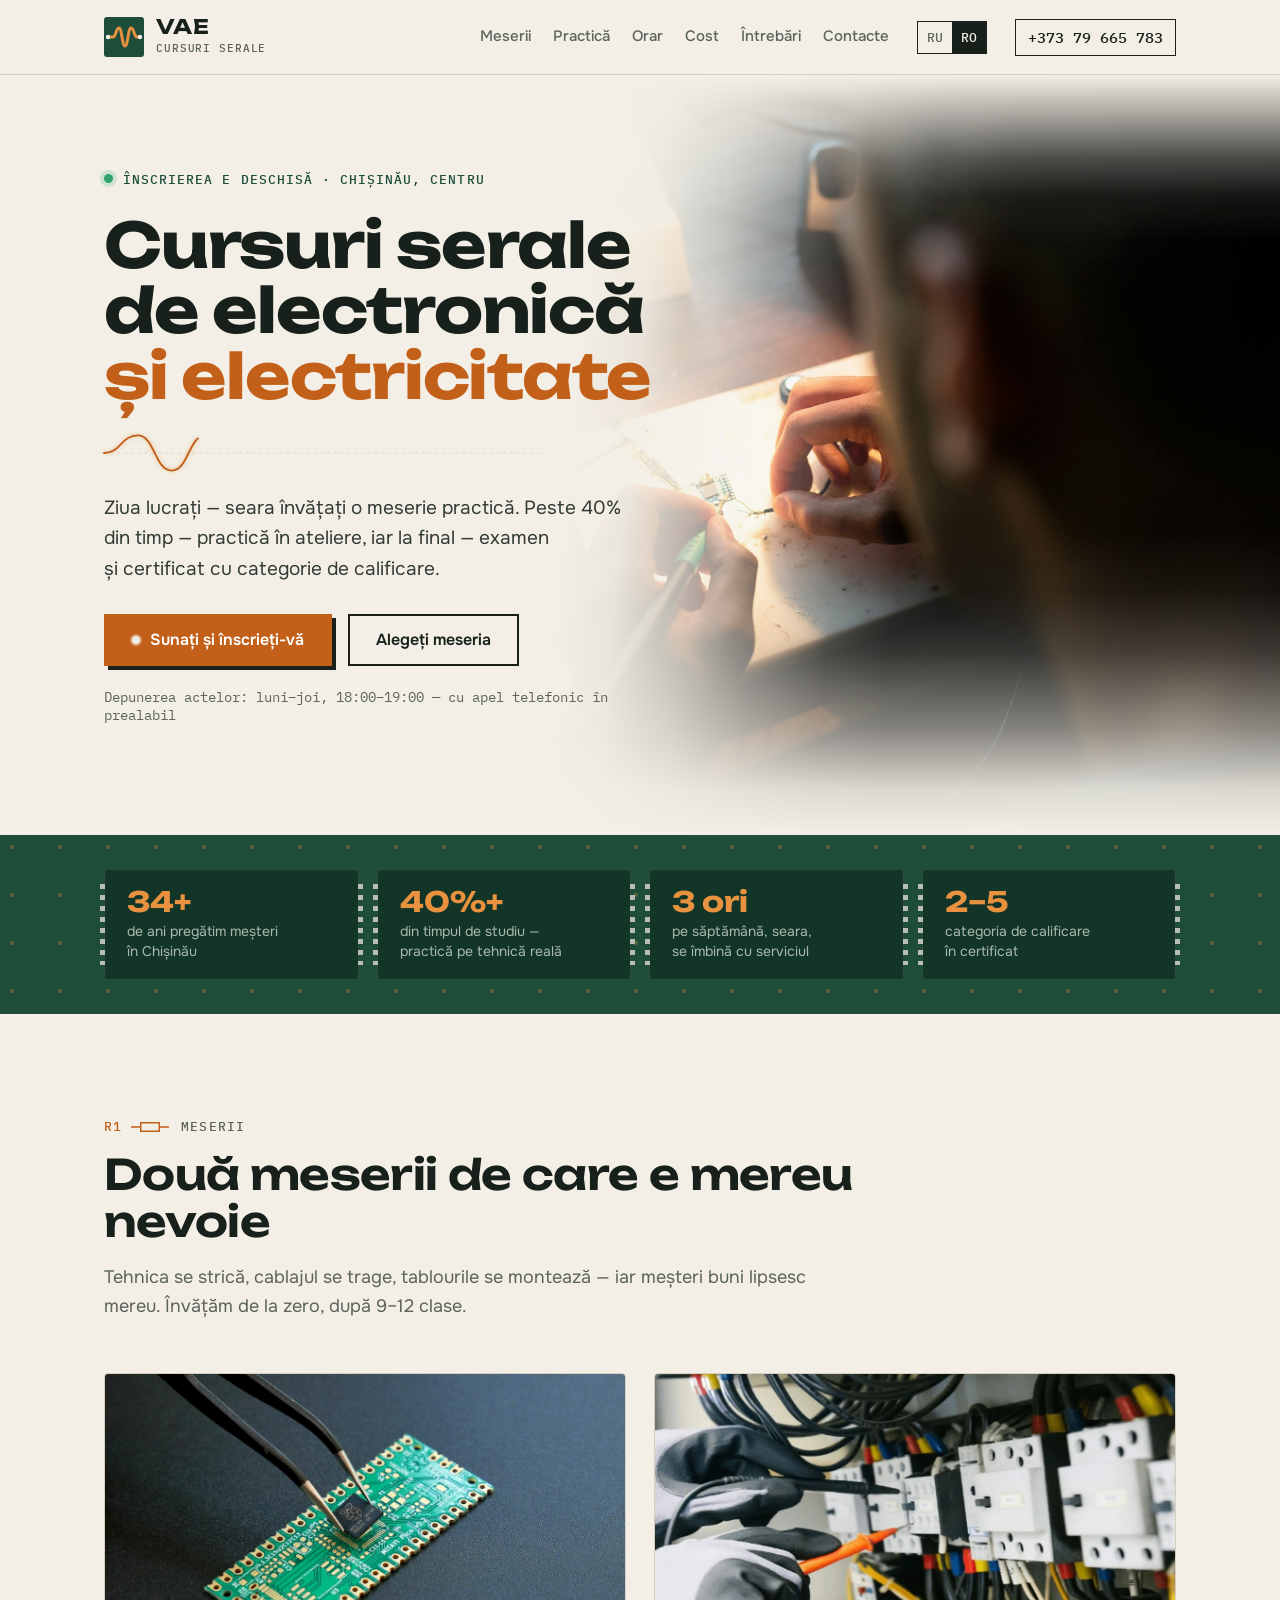
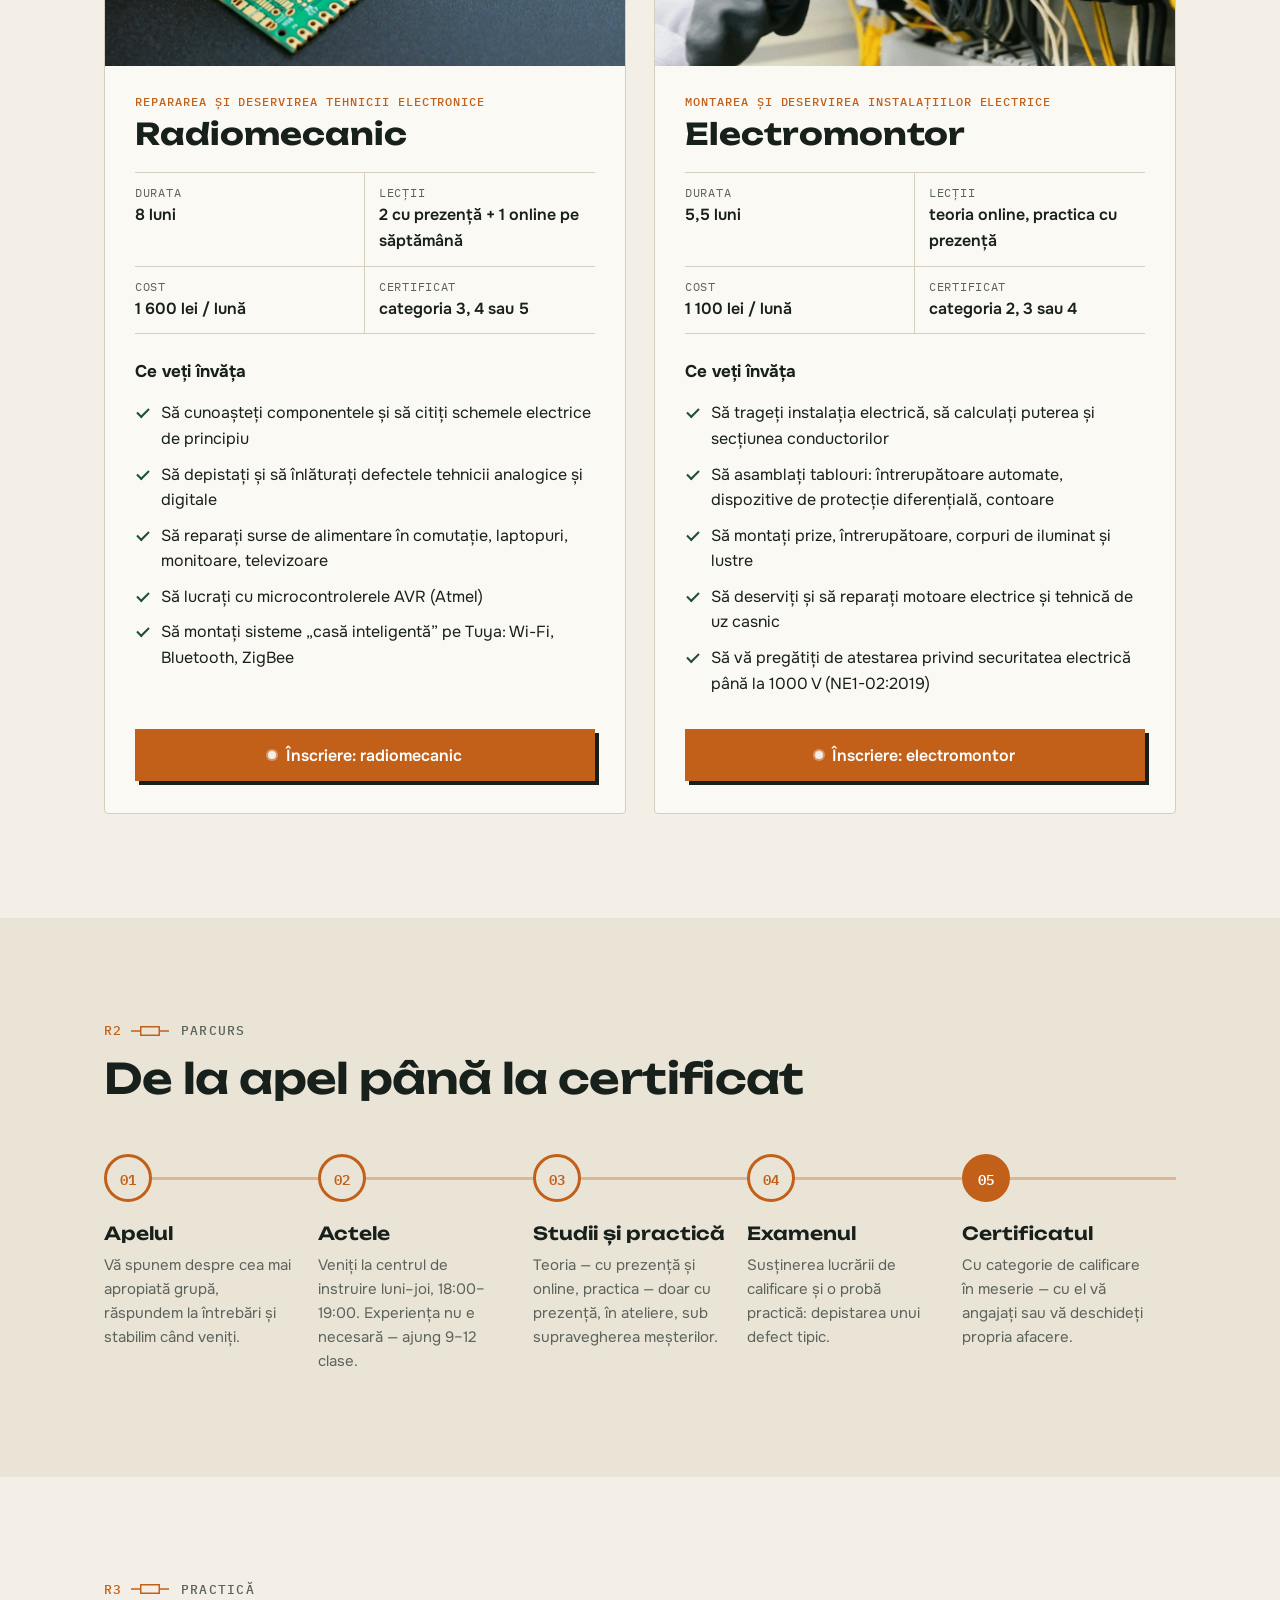
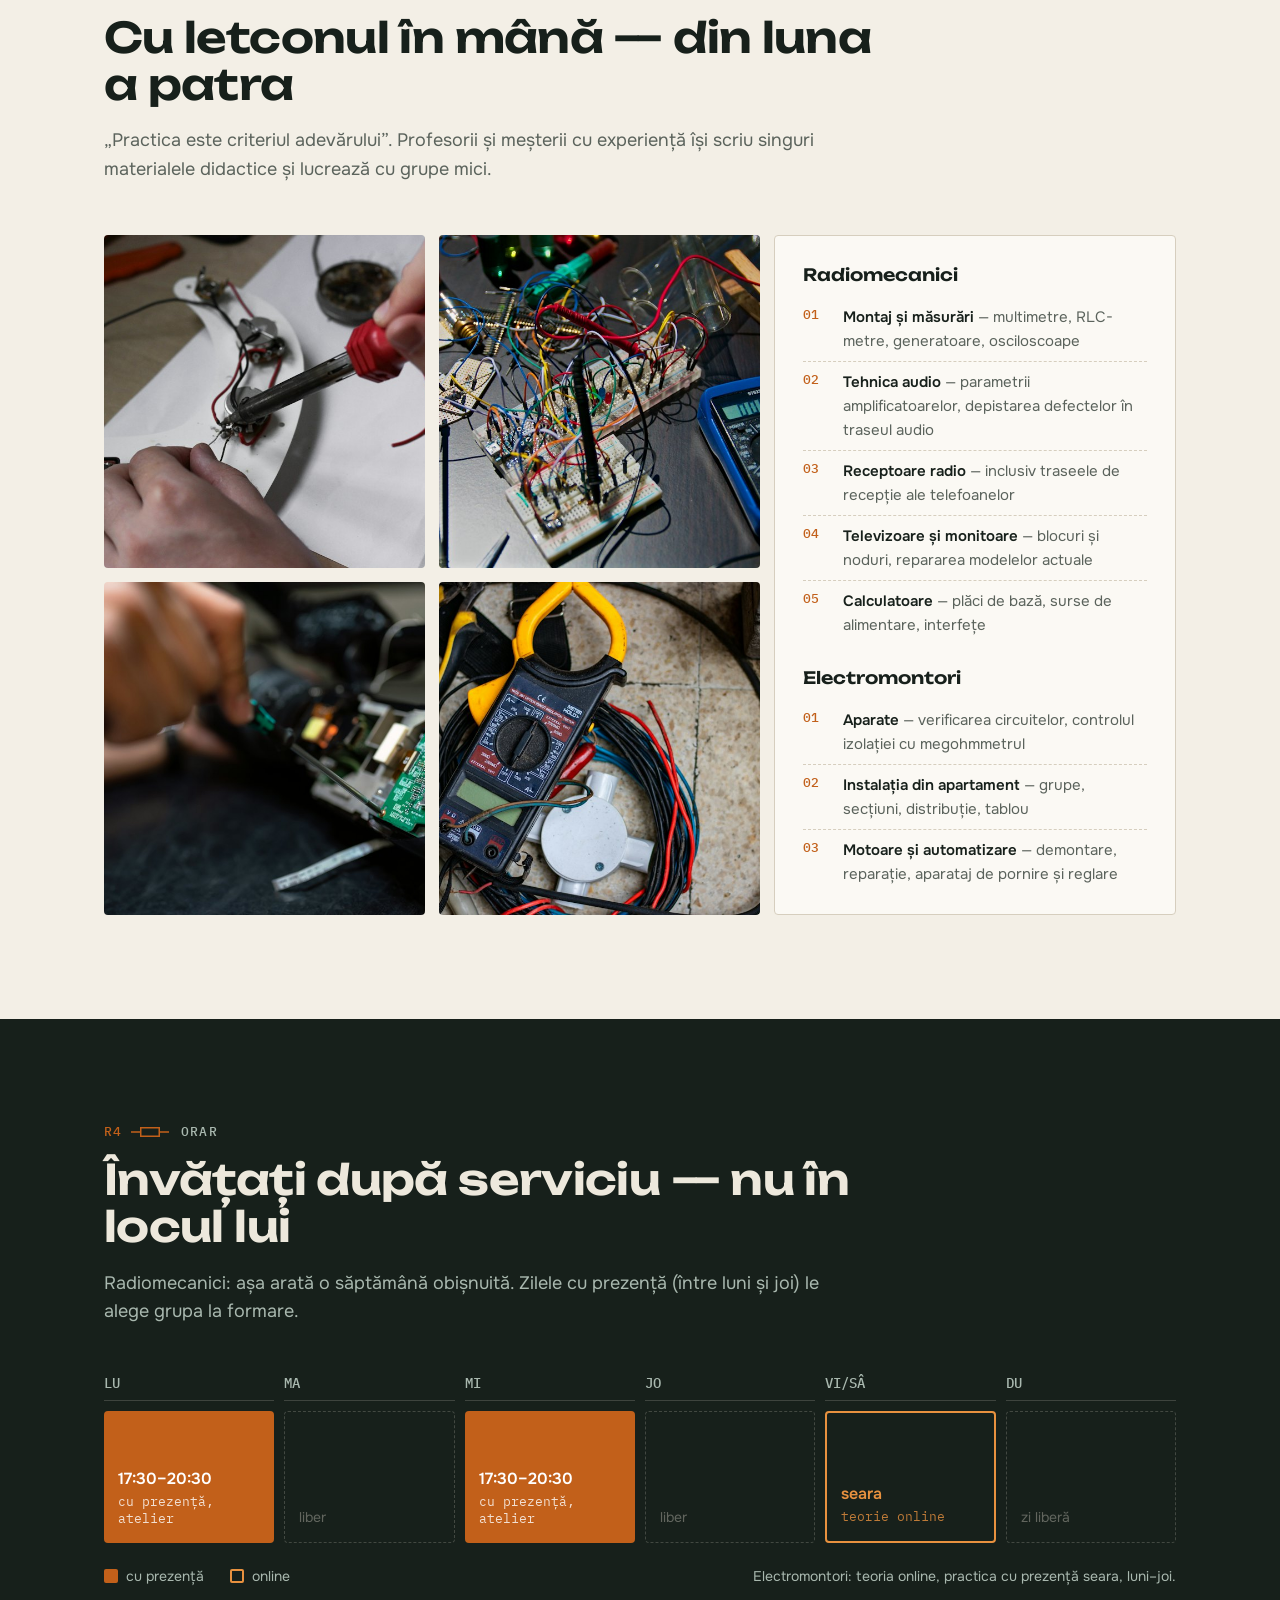
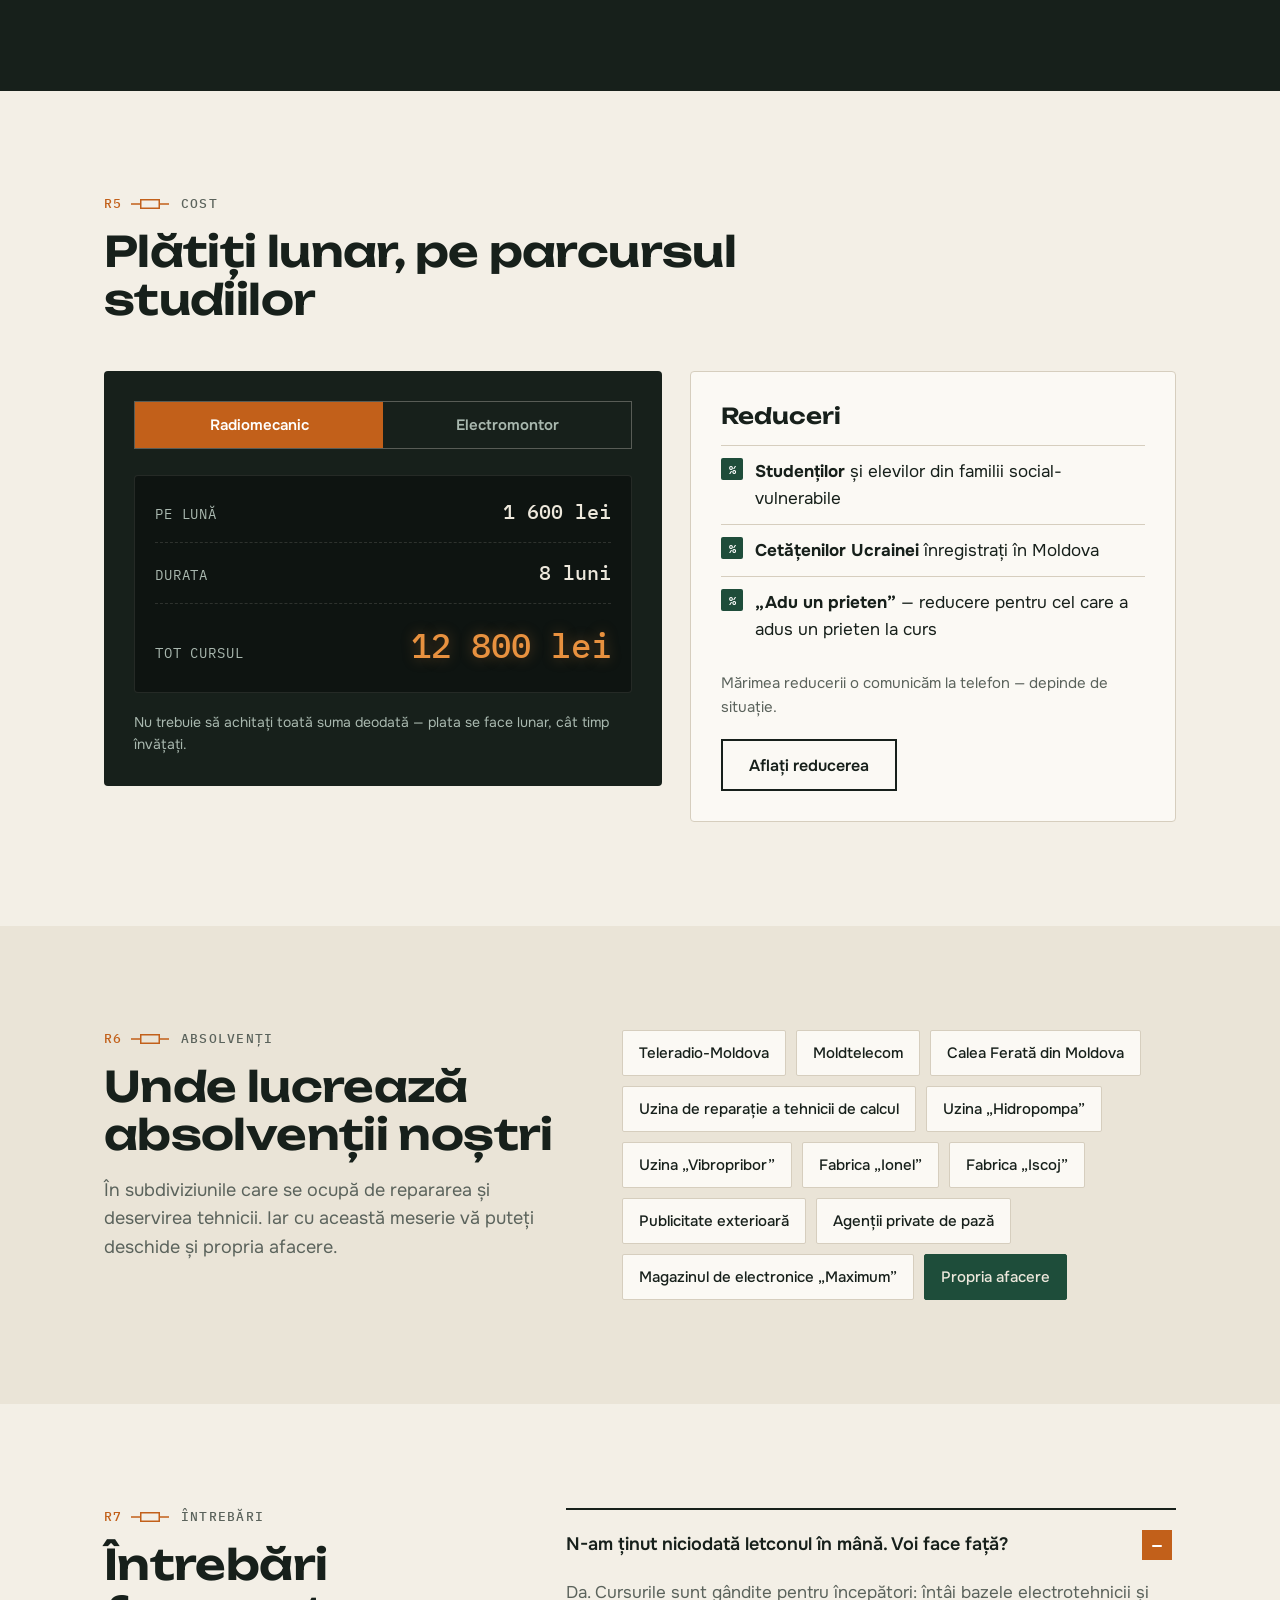
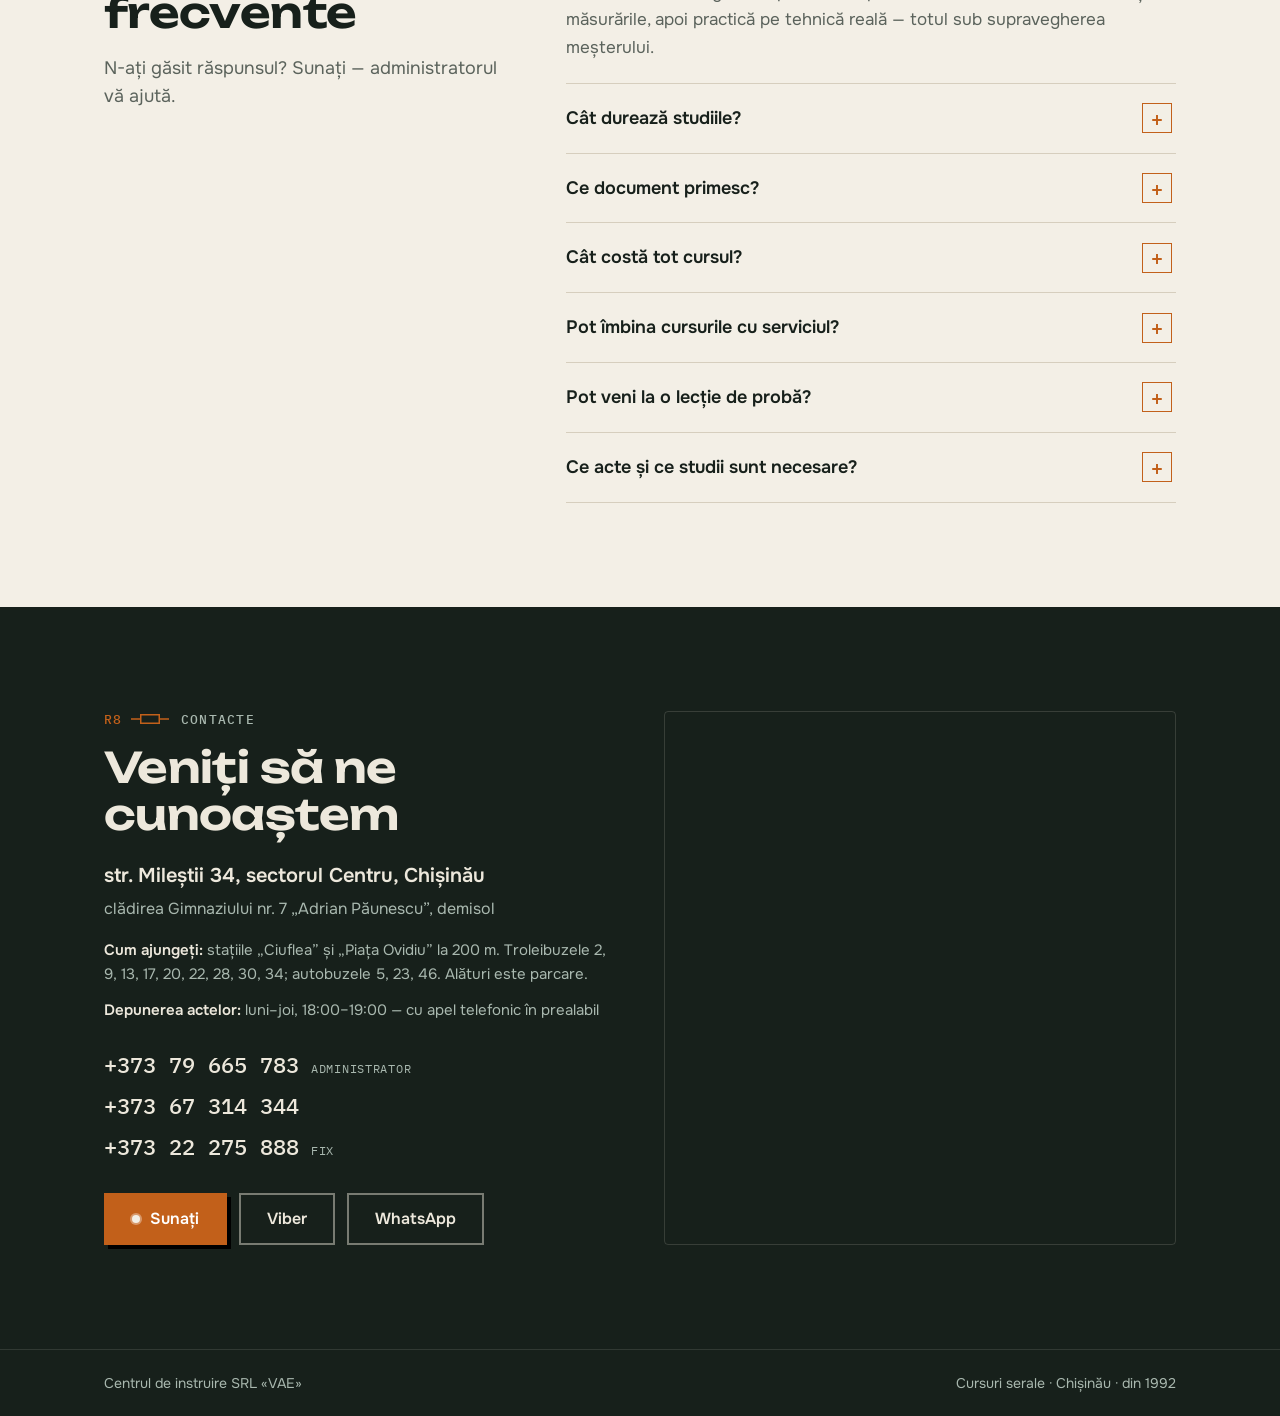
==== ro.html @ 00e2e62b "Add files via upload" ====
<!doctype html>
<html lang="ro">
<head>
  <meta charset="utf-8">
  <meta name="viewport" content="width=device-width, initial-scale=1">
  <title>Cursuri serale VAE — radiomecanic și electromontor în Chișinău</title>
  <meta name="description" content="Cursuri serale în Chișinău din 1992: repararea tehnicii electronice (8 luni) și electromontor (5,5 luni). Practică în ateliere, certificat cu categorie de calificare. Centru, str. Mileștii 34.">
  <meta property="og:title" content="Cursuri serale VAE — o meserie cu mâinile tale, seara, cu certificat">
  <meta property="og:description" content="Radiomecanic și electromontor. Înveți după serviciu, practică în ateliere, certificat cu categorie de calificare.">
  <meta property="og:type" content="website">
  <meta property="og:url" content="https://webonix-md.github.io/vae/ro.html">
  <meta property="og:image" content="https://webonix-md.github.io/vae/img/og/og-square-ro.jpg">
  <meta property="og:image:width" content="1200">
  <meta property="og:image:height" content="1200">
  <meta property="og:locale" content="ro_MD">
  <meta name="twitter:card" content="summary_large_image">
  <link rel="alternate" hreflang="ru" href="index.html">
  <link rel="alternate" hreflang="ro" href="ro.html">
  <link rel="icon" href="img/logo/vae-mark.svg" type="image/svg+xml">
  <link rel="preconnect" href="https://fonts.googleapis.com">
  <link rel="preconnect" href="https://fonts.gstatic.com" crossorigin>
  <link href="https://fonts.googleapis.com/css2?family=Onest:wght@400;500;600;700&family=Unbounded:wght@500;600;700&family=IBM+Plex+Mono:wght@400;500&display=swap" rel="stylesheet">
  <link rel="stylesheet" href="css/styles.css">
</head>
<body>

<!-- ============ ШАПКА ============ -->
<header class="top">
  <div class="wrap top__row">
    <a class="logo" href="#" aria-label="VAE — cursuri serale">
      <img src="img/logo/vae-mark.svg" alt="" width="40" height="40">
      <span class="logo__text"><b>VAE</b><small>cursuri serale</small></span>
    </a>
    <nav class="nav" id="nav">
      <a href="#courses">Meserii</a>
      <a href="#practice">Practică</a>
      <a href="#schedule">Orar</a>
      <a href="#price">Cost</a>
      <a href="#faq">Întrebări</a>
      <a href="#contacts">Contacte</a>
    </nav>
    <nav class="lang" aria-label="Limba"><a href="index.html" lang="ru">RU</a><a class="is-on" href="ro.html" aria-current="page">RO</a></nav>
    <a class="top__phone" data-phone="0" href="#"></a>
    <button class="burger" id="burger" aria-label="Meniu" aria-expanded="false" aria-controls="nav"><span></span></button>
  </div>
</header>

<main>

<!-- ============ HERO ============ -->
<section class="hero">
  <div class="hero__media" aria-hidden="true">
    <img src="img/photo/hero-bench.jpg" alt="">
    <div class="hero__mask"></div>
  </div>
  <div class="wrap hero__inner">
    <p class="tag"><span class="tag__dot"></span><span data-start-short>Înscrierea e deschisă</span> · Chișinău, Centru</p>
    <h1 class="hero__title">Cursuri serale<br>de electronică<br><em>și&nbsp;electricitate</em></h1>
    <svg class="scope" viewBox="0 0 520 60" preserveAspectRatio="none" aria-hidden="true">
      <path class="scope__grid" d="M0 30H520"/>
      <path class="scope__wave" d="M0 30 C 20 30 20 6 40 6 S 60 54 80 54 S 100 6 120 6 S 140 54 160 54 S 180 30 200 30 L 230 30 L 236 8 L 244 52 L 250 30 L 290 30 C 310 30 310 6 330 6 S 350 54 370 54 S 390 6 410 6 S 430 54 450 54 S 470 30 490 30 L 520 30"/>
    </svg>
    <p class="hero__lead">Ziua lucrați — seara învățați o meserie practică. Peste&nbsp;40% din timp — practică în ateliere, iar la final — examen și&nbsp;certificat cu&nbsp;categorie de calificare.</p>
    <div class="hero__cta">
      <a class="btn btn--main" data-phone="0" href="#">Sunați și înscrieți-vă</a>
      <a class="btn btn--line" href="#courses">Alegeți meseria</a>
    </div>
    <p class="hero__note">Depunerea actelor: <span data-intake></span></p>
  </div>
</section>

<!-- ============ ФАКТЫ (плата) ============ -->
<section class="board" aria-label="Pe scurt despre cursuri">
  <div class="wrap board__grid">
    <div class="chip"><b data-years>30+</b><span>de ani pregătim meșteri<br>în Chișinău</span></div>
    <div class="chip"><b>40%+</b><span>din timpul de studiu —<br>practică pe tehnică reală</span></div>
    <div class="chip"><b>3 ori</b><span>pe săptămână, seara,<br>se îmbină cu serviciul</span></div>
    <div class="chip"><b>2–5</b><span>categoria de calificare<br>în certificat</span></div>
  </div>
</section>

<!-- ============ R1 ПРОФЕССИИ ============ -->
<section class="sec" id="courses">
  <div class="wrap">
    <p class="ref"><i>R1</i> Meserii</p>
    <h2 class="h2">Două meserii de care e mereu nevoie</h2>
    <p class="sec__lead">Tehnica se strică, cablajul se trage, tablourile se montează — iar meșteri buni lipsesc mereu. Învățăm de la zero, după 9–12 clase.</p>

    <div class="courses">
      <!-- радиомеханик -->
      <article class="course" id="radio">
        <div class="course__photo"><img src="img/photo/course-radio.jpg" alt="Montarea unui cip pe o placă de circuit cu penseta" loading="lazy"></div>
        <div class="course__body">
          <p class="course__kicker">Repararea și deservirea tehnicii electronice</p>
          <h3 class="course__title">Radiomecanic</h3>
          <dl class="spec">
            <div><dt>Durata</dt><dd><span data-months="radio"></span> luni</dd></div>
            <div><dt>Lecții</dt><dd>2 cu prezență + 1 online pe săptămână</dd></div>
            <div><dt>Cost</dt><dd><span data-ppm="radio"></span> lei / lună</dd></div>
            <div><dt>Certificat</dt><dd>categoria 3, 4 sau 5</dd></div>
          </dl>
          <p class="course__sub">Ce veți învăța</p>
          <ul class="ticks">
            <li>Să cunoașteți componentele și să citiți schemele electrice de principiu</li>
            <li>Să depistați și să înlăturați defectele tehnicii analogice și digitale</li>
            <li>Să reparați surse de alimentare în comutație, laptopuri, monitoare, televizoare</li>
            <li>Să lucrați cu microcontrolerele AVR (Atmel)</li>
            <li>Să montați sisteme „casă inteligentă” pe Tuya: Wi-Fi, Bluetooth, ZigBee</li>
          </ul>
          <a class="btn btn--main btn--wide" data-phone="0" href="#">Înscriere: radiomecanic</a>
        </div>
      </article>

      <!-- электромонтёр -->
      <article class="course" id="electro">
        <div class="course__photo"><img src="img/photo/course-electro.jpg" alt="Verificarea tabloului electric cu testerul" loading="lazy"></div>
        <div class="course__body">
          <p class="course__kicker">Montarea și deservirea instalațiilor electrice</p>
          <h3 class="course__title">Electromontor</h3>
          <dl class="spec">
            <div><dt>Durata</dt><dd><span data-months="electro"></span> luni</dd></div>
            <div><dt>Lecții</dt><dd>teoria online, practica cu prezență</dd></div>
            <div><dt>Cost</dt><dd><span data-ppm="electro"></span> lei / lună</dd></div>
            <div><dt>Certificat</dt><dd>categoria 2, 3 sau 4</dd></div>
          </dl>
          <p class="course__sub">Ce veți învăța</p>
          <ul class="ticks">
            <li>Să trageți instalația electrică, să calculați puterea și secțiunea conductorilor</li>
            <li>Să asamblați tablouri: întrerupătoare automate, dispozitive de protecție diferențială, contoare</li>
            <li>Să montați prize, întrerupătoare, corpuri de iluminat și lustre</li>
            <li>Să deserviți și să reparați motoare electrice și tehnică de uz casnic</li>
            <li>Să vă pregătiți de atestarea privind securitatea electrică până la 1000 V (NE1-02:2019)</li>
          </ul>
          <a class="btn btn--main btn--wide" data-phone="0" href="#">Înscriere: electromontor</a>
        </div>
      </article>
    </div>
  </div>
</section>

<!-- ============ R2 КАК ПРОХОДИТ ============ -->
<section class="sec sec--tint" id="how">
  <div class="wrap">
    <p class="ref"><i>R2</i> Parcurs</p>
    <h2 class="h2">De la apel până la certificat</h2>
    <ol class="path">
      <li class="path__step">
        <span class="path__n">01</span>
        <h3>Apelul</h3>
        <p>Vă spunem despre cea mai apropiată grupă, răspundem la întrebări și stabilim când veniți.</p>
      </li>
      <li class="path__step">
        <span class="path__n">02</span>
        <h3>Actele</h3>
        <p>Veniți la centrul de instruire <span data-intake-short></span>. Experiența nu e necesară — ajung 9–12 clase.</p>
      </li>
      <li class="path__step">
        <span class="path__n">03</span>
        <h3>Studii și practică</h3>
        <p>Teoria — cu prezență și online, practica — doar cu prezență, în ateliere, sub supravegherea meșterilor.</p>
      </li>
      <li class="path__step">
        <span class="path__n">04</span>
        <h3>Examenul</h3>
        <p>Susținerea lucrării de calificare și o probă practică: depistarea unui defect tipic.</p>
      </li>
      <li class="path__step path__step--end">
        <span class="path__n">05</span>
        <h3>Certificatul</h3>
        <p>Cu categorie de calificare în meserie — cu el vă angajați sau vă deschideți propria afacere.</p>
      </li>
    </ol>
  </div>
</section>

<!-- ============ R3 ПРАКТИКА ============ -->
<section class="sec" id="practice">
  <div class="wrap">
    <p class="ref"><i>R3</i> Practică</p>
    <h2 class="h2">Cu letconul în mână — din&nbsp;luna a&nbsp;patra</h2>
    <p class="sec__lead">„Practica este criteriul adevărului”. Profesorii și meșterii cu experiență își scriu singuri materialele didactice și lucrează cu grupe mici.</p>

    <div class="practice">
      <figure class="shot shot--a"><img src="img/photo/practice-solder.jpg" alt="Lipirea firelor" loading="lazy"></figure>
      <figure class="shot shot--b"><img src="img/photo/practice-lab.jpg" alt="Placă de test și multimetru" loading="lazy"></figure>
      <figure class="shot shot--c"><img src="img/photo/practice-board.jpg" alt="Diagnosticarea unei plăci de circuit" loading="lazy"></figure>
      <figure class="shot shot--d"><img src="img/photo/practice-meter.jpg" alt="Clește ampermetric și conductori" loading="lazy"></figure>

      <div class="practice__list">
        <h3 class="practice__h">Radiomecanici</h3>
        <ol class="steps">
          <li><b>Montaj și măsurări</b> — multimetre, RLC-metre, generatoare, osciloscoape</li>
          <li><b>Tehnica audio</b> — parametrii amplificatoarelor, depistarea defectelor în traseul audio</li>
          <li><b>Receptoare radio</b> — inclusiv traseele de recepție ale telefoanelor</li>
          <li><b>Televizoare și monitoare</b> — blocuri și noduri, repararea modelelor actuale</li>
          <li><b>Calculatoare</b> — plăci de bază, surse de alimentare, interfețe</li>
        </ol>
        <h3 class="practice__h">Electromontori</h3>
        <ol class="steps">
          <li><b>Aparate</b> — verificarea circuitelor, controlul izolației cu megohmmetrul</li>
          <li><b>Instalația din apartament</b> — grupe, secțiuni, distribuție, tablou</li>
          <li><b>Motoare și automatizare</b> — demontare, reparație, aparataj de pornire și reglare</li>
        </ol>
      </div>
    </div>
  </div>
</section>

<!-- ============ R4 РАСПИСАНИЕ ============ -->
<section class="sec sec--dark" id="schedule">
  <div class="wrap">
    <p class="ref ref--light"><i>R4</i> Orar</p>
    <h2 class="h2">Învățați după serviciu — nu în locul lui</h2>
    <p class="sec__lead">Radiomecanici: așa arată o săptămână obișnuită. Zilele cu prezență (între luni și joi) le alege grupa la formare.</p>

    <div class="week" role="table" aria-label="Săptămâna radiomecanicului">
      <div class="week__day" role="row"><span class="week__d" role="cell">Lu</span><span class="slot slot--live" role="cell">17:30–20:30<small>cu prezență, atelier</small></span></div>
      <div class="week__day" role="row"><span class="week__d" role="cell">Ma</span><span class="slot slot--off" role="cell">liber</span></div>
      <div class="week__day" role="row"><span class="week__d" role="cell">Mi</span><span class="slot slot--live" role="cell">17:30–20:30<small>cu prezență, atelier</small></span></div>
      <div class="week__day" role="row"><span class="week__d" role="cell">Jo</span><span class="slot slot--off" role="cell">liber</span></div>
      <div class="week__day" role="row"><span class="week__d" role="cell">Vi/Sâ</span><span class="slot slot--online" role="cell">seara<small>teorie online</small></span></div>
      <div class="week__day" role="row"><span class="week__d" role="cell">Du</span><span class="slot slot--off" role="cell">zi liberă</span></div>
    </div>
    <p class="week__legend">
      <span><i class="lg lg--live"></i>cu prezență</span>
      <span><i class="lg lg--online"></i>online</span>
      <span class="week__el">Electromontori: teoria online, practica cu prezență seara, luni–joi.</span>
    </p>
  </div>
</section>

<!-- ============ R5 СТОИМОСТЬ ============ -->
<section class="sec" id="price">
  <div class="wrap">
    <p class="ref"><i>R5</i> Cost</p>
    <h2 class="h2">Plătiți lunar, pe&nbsp;parcursul studiilor</h2>

    <div class="price">
      <div class="calc">
        <div class="calc__switch" role="tablist" aria-label="Meseria">
          <button class="calc__opt is-on" role="tab" aria-selected="true" data-course="radio">Radiomecanic</button>
          <button class="calc__opt" role="tab" aria-selected="false" data-course="electro">Electromontor</button>
        </div>
        <div class="calc__readout">
          <div class="calc__row"><span>Pe lună</span><b><output id="calcPpm"></output> lei</b></div>
          <div class="calc__row"><span>Durata</span><b><output id="calcMonths"></output> luni</b></div>
          <div class="calc__row calc__row--total"><span>Tot cursul</span><b><output id="calcTotal"></output> lei</b></div>
        </div>
        <p class="calc__note">Nu trebuie să achitați toată suma deodată — plata se face lunar, cât timp învățați.</p>
      </div>

      <div class="discounts">
        <h3 class="discounts__h">Reduceri</h3>
        <ul class="discounts__list">
          <li><b>Studenților</b> și elevilor din familii social-vulnerabile</li>
          <li><b>Cetățenilor Ucrainei</b> înregistrați în Moldova</li>
          <li><b>„Adu un prieten”</b> — reducere pentru cel care a adus un prieten la curs</li>
        </ul>
        <p class="discounts__foot">Mărimea reducerii o comunicăm la telefon — depinde de situație.</p>
        <a class="btn btn--line" data-phone="0" href="#">Aflați reducerea</a>
      </div>
    </div>
  </div>
</section>

<!-- ============ R6 ВЫПУСКНИКИ ============ -->
<section class="sec sec--tint" id="grads">
  <div class="wrap grads">
    <div>
      <p class="ref"><i>R6</i> Absolvenți</p>
      <h2 class="h2">Unde lucrează absolvenții noștri</h2>
      <p class="sec__lead">În subdiviziunile care se ocupă de repararea și deservirea tehnicii. Iar cu această meserie vă puteți deschide și propria afacere.</p>
    </div>
    <ul class="grads__list">
      <li>Teleradio-Moldova</li>
      <li>Moldtelecom</li>
      <li>Calea Ferată din Moldova</li>
      <li>Uzina de reparație a tehnicii de calcul</li>
      <li>Uzina „Hidropompa”</li>
      <li>Uzina „Vibropribor”</li>
      <li>Fabrica „Ionel”</li>
      <li>Fabrica „Iscoj”</li>
      <li>Publicitate exterioară</li>
      <li>Agenții private de pază</li>
      <li>Magazinul de electronice „Maximum”</li>
      <li class="grads__own">Propria afacere</li>
    </ul>
  </div>
</section>

<!-- ============ R7 FAQ ============ -->
<section class="sec" id="faq">
  <div class="wrap faq">
    <div>
      <p class="ref"><i>R7</i> Întrebări</p>
      <h2 class="h2">Întrebări frecvente</h2>
      <p class="sec__lead">N-ați găsit răspunsul? Sunați — administratorul vă ajută.</p>
    </div>
    <div class="faq__list">
      <details class="qa" open>
        <summary>N-am ținut niciodată letconul în mână. Voi face față?</summary>
        <p>Da. Cursurile sunt gândite pentru începători: întâi bazele electrotehnicii și măsurările, apoi practică pe tehnică reală — totul sub supravegherea meșterului.</p>
      </details>
      <details class="qa">
        <summary>Cât durează studiile?</summary>
        <p>Radiomecanic — <span data-months="radio"></span> luni, electromontor — <span data-months="electro"></span> luni. Trei lecții pe săptămână, seara.</p>
      </details>
      <details class="qa">
        <summary>Ce document primesc?</summary>
        <p>După examenul final de calificare — un certificat cu categorie de calificare: radiomecanicul — 3, 4 sau 5, electromontorul — 2, 3 sau 4.</p>
      </details>
      <details class="qa">
        <summary>Cât costă tot cursul?</summary>
        <p>Radiomecanic — <span data-total="radio"></span> lei (<span data-ppm="radio"></span> pe lună), electromontor — <span data-total="electro"></span> lei (<span data-ppm="electro"></span> pe lună). Plata e lunară, există reduceri.</p>
      </details>
      <details class="qa">
        <summary>Pot îmbina cursurile cu serviciul?</summary>
        <p>Pentru asta au și fost create: lecțiile cu prezență încep la 17:30, iar o parte din teorie se face online vineri sau sâmbătă.</p>
      </details>
      <details class="qa">
        <summary>Pot veni la o lecție de probă?</summary>
        <p>Sunați — ne înțelegem ca să vedeți atelierele și să cunoașteți profesorii înainte de începerea studiilor.</p>
      </details>
      <details class="qa">
        <summary>Ce acte și ce studii sunt necesare?</summary>
        <p>Instruirea se face în baza a 9–12 clase și mai mult. Lista actelor v-o spune administratorul la telefon.</p>
      </details>
    </div>
  </div>
</section>

<!-- ============ R8 КОНТАКТЫ ============ -->
<section class="sec sec--dark contacts" id="contacts">
  <div class="wrap contacts__grid">
    <div>
      <p class="ref ref--light"><i>R8</i> Contacte</p>
      <h2 class="h2">Veniți să ne cunoaștem</h2>
      <p class="contacts__addr"><b data-address></b><br><span data-address-note></span></p>
      <p class="contacts__how"><b>Cum ajungeți:</b> stațiile „Ciuflea” și „Piața Ovidiu” la 200 m. Troleibuzele 2, 9, 13, 17, 20, 22, 28, 30, 34; autobuzele 5, 23, 46. Alături este parcare.</p>
      <p class="contacts__how"><b>Depunerea actelor:</b> <span data-intake></span></p>
      <ul class="phones" id="phones"></ul>
      <div class="msgs">
        <a class="btn btn--main" data-phone="0" href="#">Sunați</a>
        <a class="btn btn--ghost" data-viber href="#">Viber</a>
        <a class="btn btn--ghost" data-whatsapp href="#">WhatsApp</a>
      </div>
    </div>
    <div class="map">
      <iframe id="map" title="Harta: centrul de instruire VAE" loading="lazy" referrerpolicy="no-referrer-when-downgrade"></iframe>
    </div>
  </div>
</section>

</main>

<footer class="foot">
  <div class="wrap foot__row">
    <span data-brand-full></span>
    <span>Cursuri serale · Chișinău · din <span data-since></span></span>
  </div>
</footer>

<!-- нижняя кнопка на телефоне -->
<a class="callbar" data-phone="0" href="#">Sunați la cursuri</a>

<script src="js/site-data.js"></script>
<script src="js/main.js"></script>
</body>
</html>
---- css/styles.css ----
/* ============================================================
   VAE — вечерние курсы. Стиль «мастерская / схема»:
   тёплая бумага, зелёный текстолит, медь (свет лампы).
   Кнопки — прямые углы, карточки — 4px, контейнер 1120px.
   ============================================================ */
:root {
  --paper: #F3EFE6;
  --paper-2: #EAE4D7;
  --card: #FBF9F4;
  --ink: #17201B;
  --muted: #5B635C;
  --line: #D6CEBE;
  --copper: #C2601A;
  --copper-hi: #E8913F;
  --green: #1E4D3A;
  --green-deep: #133528;
  --on-dark: #EDE8DC;
  --on-dark-muted: #A9B8AF;

  --wrap: 1120px;
  --r: 4px;
  --f-head: "Unbounded", "Arial Black", sans-serif;
  --f-body: "Onest", system-ui, sans-serif;
  --f-mono: "IBM Plex Mono", ui-monospace, monospace;
}

*, *::before, *::after { box-sizing: border-box; }
html { scroll-behavior: smooth; scroll-padding-top: 16px; }
body {
  margin: 0;
  background: var(--paper);
  color: var(--ink);
  font: 400 17px/1.6 var(--f-body);
  -webkit-font-smoothing: antialiased;
}
img { display: block; max-width: 100%; }
a { color: inherit; }
h1, h2, h3 { margin: 0; }
.wrap { max-width: var(--wrap); margin: 0 auto; padding: 0 24px; }

/* ---------- кнопки: прямые углы, «медный» контакт ---------- */
.btn {
  display: inline-flex; align-items: center; justify-content: center; gap: .6em;
  min-height: 52px; padding: 0 26px;
  font: 600 16px/1.2 var(--f-body);
  text-decoration: none; text-align: center;
  border: 2px solid transparent; border-radius: 0;
  cursor: pointer;
  transition: background .2s, color .2s, border-color .2s, box-shadow .2s;
}
.btn--main {
  background: var(--copper); color: #fff;
  box-shadow: 4px 4px 0 var(--ink);
}
.btn--main:hover { background: #A94F12; box-shadow: 2px 2px 0 var(--ink); }
.btn--main::before {            /* «контактная площадка» */
  content: ""; width: 8px; height: 8px; border-radius: 50%;
  background: var(--paper); box-shadow: 0 0 0 2px rgba(255,255,255,.35);
}
.btn--line { border-color: var(--ink); color: var(--ink); background: transparent; }
.btn--line:hover { background: var(--ink); color: var(--paper); }
.btn--ghost { border-color: rgba(237,232,220,.45); color: var(--on-dark); }
.btn--ghost:hover { border-color: var(--copper-hi); color: var(--copper-hi); }
.btn--wide { width: 100%; }

/* ---------- шапка ---------- */
.top { border-bottom: 1px solid var(--line); background: var(--paper); position: relative; z-index: 20; }
.top__row { display: flex; align-items: center; gap: 28px; height: 74px; }
.logo { display: flex; align-items: center; gap: 12px; text-decoration: none; }
.logo__text { display: flex; flex-direction: column; line-height: 1; }
.logo__text b { font: 700 20px/1 var(--f-head); letter-spacing: .04em; }
.logo__text small { font: 500 11px/1.4 var(--f-mono); color: var(--muted); text-transform: uppercase; letter-spacing: .08em; margin-top: 4px; }
.nav { display: flex; gap: 22px; margin-left: auto; }
.nav a { font-size: 15px; font-weight: 500; text-decoration: none; color: var(--muted); padding: 6px 0; border-bottom: 2px solid transparent; }
.nav a:hover { color: var(--ink); border-color: var(--copper); }
.top__phone { font: 500 15px var(--f-mono); text-decoration: none; white-space: nowrap; padding: 8px 12px; border: 1.5px solid var(--ink); }
.top__phone:hover { background: var(--ink); color: var(--paper); }
.burger { display: none; }
.lang { display: flex; border: 1.5px solid var(--ink); }
.lang a { font: 500 13px/1 var(--f-mono); padding: 9px 9px; text-decoration: none; color: var(--muted); }
.lang a.is-on { background: var(--ink); color: var(--paper); }
.lang a:not(.is-on):hover { color: var(--copper); }

/* ---------- hero: фото растворяется в бумагу ---------- */
.hero { position: relative; overflow: hidden; min-height: min(760px, calc(100vh - 74px)); display: flex; align-items: center; }
.hero__media { position: absolute; inset: 0 0 0 38%; }
.hero__media img { width: 100%; height: 100%; object-fit: cover; object-position: 60% 50%; }
.hero__mask {
  position: absolute; inset: 0; pointer-events: none;
  background:
    linear-gradient(96deg, #F3EFE6 0%, #F3EFE6 14%, rgba(243,239,230,.94) 21%,
      rgba(243,239,230,.72) 29%, rgba(243,239,230,.36) 38%,
      rgba(243,239,230,.1) 46%, rgba(243,239,230,0) 53%),
    linear-gradient(90deg, #F3EFE6 0, #F3EFE6 3%, rgba(243,239,230,0) 12%),
    linear-gradient(#F3EFE6, rgba(243,239,230,.7) 5%, rgba(243,239,230,.3) 11%,
      rgba(243,239,230,.08) 16%, rgba(243,239,230,0) 22%),
    linear-gradient(to top, #F3EFE6, rgba(243,239,230,.9) 6%, rgba(243,239,230,.55) 14%,
      rgba(243,239,230,.22) 24%, rgba(243,239,230,.06) 32%, rgba(243,239,230,0) 40%);
}
.hero__inner { position: relative; width: 100%; padding-top: 56px; padding-bottom: 72px; }
.hero__inner > * { max-width: 540px; }
.hero__inner > .hero__title { max-width: 700px; }
.tag {
  display: block; margin: 0 0 22px;
  font: 500 13px/1.5 var(--f-mono); text-transform: uppercase; letter-spacing: .08em; color: var(--green);
}
.tag__dot { display: inline-block; margin-right: 10px; vertical-align: 1px; width: 9px; height: 9px; border-radius: 50%; background: #2FA36B; box-shadow: 0 0 0 4px rgba(47,163,107,.18); animation: led 2.4s infinite; }
@keyframes led { 50% { box-shadow: 0 0 0 7px rgba(47,163,107,.06); } }
.hero__title { font: 700 clamp(34px, 5vw, 62px)/1.06 var(--f-head); letter-spacing: -.02em; }
.hero__title em { font-style: normal; color: var(--copper); }
.scope { display: block; width: 100%; max-width: 440px; height: 44px; margin: 22px 0 18px; overflow: visible; }
.scope__grid { stroke: var(--line); stroke-width: 1; stroke-dasharray: 3 5; fill: none; }
.scope__wave {
  fill: none; stroke: var(--copper); stroke-width: 2.4; stroke-linecap: round; stroke-linejoin: round;
  stroke-dasharray: 170 1200; animation: sweep 3.2s linear infinite;
  filter: drop-shadow(0 0 3px rgba(232,145,63,.55));
}
@keyframes sweep { from { stroke-dashoffset: 170; } to { stroke-dashoffset: -1030; } }
.hero__lead { font-size: 19px; color: #333C36; margin: 0 0 30px; }
.hero__cta { display: flex; flex-wrap: wrap; gap: 16px; }
.hero__note { font: 400 14px var(--f-mono); color: var(--muted); margin: 22px 0 0; }

/* ---------- полоса-плата с фактами ---------- */
.board {
  background-color: var(--green);
  background-image:
    radial-gradient(circle at 12px 12px, rgba(232,145,63,.28) 2px, transparent 2.6px);
  background-size: 48px 48px;
  color: var(--on-dark);
  padding: 34px 0;
}
.board__grid { display: grid; grid-template-columns: repeat(4, 1fr); gap: 18px; }
.chip {
  position: relative; display: flex; flex-direction: column; gap: 6px;
  padding: 18px 20px 18px 22px;
  background: var(--green-deep); border: 1px solid rgba(237,232,220,.12); border-radius: var(--r);
}
.chip::before, .chip::after {          /* «ножки» микросхемы */
  content: ""; position: absolute; top: 14px; bottom: 14px; width: 5px;
  background: repeating-linear-gradient(to bottom, #B9BDB5 0 5px, transparent 5px 11px);
}
.chip::before { left: -5px; }
.chip::after { right: -5px; }
.chip b { font: 700 28px/1 var(--f-head); color: var(--copper-hi); }
.chip span { font-size: 14px; line-height: 1.4; color: var(--on-dark-muted); }

/* ---------- секции ---------- */
.sec { padding: 104px 0; }
.sec--tint { background: var(--paper-2); }
.sec--dark { background: var(--ink); color: var(--on-dark); }
.ref {
  display: flex; align-items: center; gap: 12px; margin: 0 0 16px;
  font: 500 13px var(--f-mono); text-transform: uppercase; letter-spacing: .1em; color: var(--muted);
}
.ref i {
  font-style: normal; color: var(--copper); padding-right: 46px; position: relative;
}
.ref i::after {                 /* условное обозначение резистора */
  content: ""; position: absolute; right: 0; top: 50%; width: 38px; height: 10px; transform: translateY(-50%);
  background: url("data:image/svg+xml,%3Csvg xmlns='http://www.w3.org/2000/svg' viewBox='0 0 38 10'%3E%3Cpath d='M0 5h9M29 5h9' stroke='%23C2601A' stroke-width='1.5'/%3E%3Crect x='9.75' y='.75' width='18.5' height='8.5' fill='none' stroke='%23C2601A' stroke-width='1.5'/%3E%3C/svg%3E") no-repeat;
}
.ref--light { color: var(--on-dark-muted); }
.h2 { font: 600 clamp(28px, 3.6vw, 42px)/1.12 var(--f-head); letter-spacing: -.015em; max-width: 20em; }
.sec__lead { font-size: 18px; color: var(--muted); max-width: 40em; margin: 18px 0 0; }
.sec--dark .sec__lead { color: var(--on-dark-muted); }

/* ---------- R1 профессии ---------- */
.courses { display: grid; grid-template-columns: 1fr 1fr; gap: 28px; margin-top: 52px; }
.course { background: var(--card); border: 1px solid var(--line); border-radius: var(--r); display: flex; flex-direction: column; overflow: hidden; }
.course__photo { aspect-ratio: 16/9; overflow: hidden; background: var(--paper-2); }
.course__photo img { width: 100%; height: 100%; object-fit: cover; transition: transform .6s; }
.course:hover .course__photo img { transform: scale(1.04); }
.course__body { padding: 28px 30px 32px; display: flex; flex-direction: column; flex: 1; }
.course__kicker { font: 500 12px var(--f-mono); text-transform: uppercase; letter-spacing: .08em; color: var(--copper); margin: 0 0 8px; }
.course__title { font: 700 30px/1.1 var(--f-head); margin-bottom: 22px; }
.spec { display: grid; grid-template-columns: 1fr 1fr; margin: 0 0 24px; border-top: 1px solid var(--line); }
.spec div { padding: 12px 0; border-bottom: 1px solid var(--line); }
.spec div:nth-child(odd) { padding-right: 14px; border-right: 1px solid var(--line); }
.spec div:nth-child(even) { padding-left: 14px; }
.spec dt { font: 400 12px var(--f-mono); text-transform: uppercase; letter-spacing: .06em; color: var(--muted); }
.spec dd { margin: 2px 0 0; font-weight: 600; font-size: 16px; }
.course__sub { font-weight: 700; margin: 0 0 10px; }
.ticks { list-style: none; margin: 0 0 28px; padding: 0; flex: 1; }
.ticks li { position: relative; padding: 5px 0 5px 26px; font-size: 16px; }
.ticks li::before {
  content: ""; position: absolute; left: 2px; top: 13px; width: 12px; height: 7px;
  border-left: 2.5px solid var(--green); border-bottom: 2.5px solid var(--green); transform: rotate(-45deg);
}

/* ---------- R2 путь ---------- */
.path { list-style: none; margin: 52px 0 0; padding: 0; display: grid; grid-template-columns: repeat(5, 1fr); counter-reset: s; position: relative; }
.path::before {                 /* «дорожка» платы */
  content: ""; position: absolute; left: 0; right: 0; top: 23px; height: 3px;
  background: var(--copper);
  opacity: .35;
}
.path__step { position: relative; padding-right: 22px; }
.path__n {
  position: relative; display: grid; place-items: center; width: 48px; height: 48px; margin-bottom: 20px;
  background: var(--paper-2); border: 3px solid var(--copper); border-radius: 50%;
  font: 600 14px var(--f-mono); color: var(--copper);
}
.path__step--end .path__n { background: var(--copper); color: #fff; }
.path__step h3 { font: 600 18px/1.25 var(--f-head); margin-bottom: 8px; }
.path__step p { margin: 0; font-size: 15px; color: var(--muted); }

/* ---------- R3 практика ---------- */
.practice {
  display: grid; margin-top: 52px; gap: 14px;
  grid-template-columns: repeat(2, minmax(0, 1fr)) minmax(0, 1.25fr);
  grid-template-areas:
    "a b list"
    "c d list";
}
.shot { margin: 0; border-radius: var(--r); overflow: hidden; background: var(--paper-2); min-height: 220px; }
.shot img { width: 100%; height: 100%; object-fit: cover; }
.shot--a { grid-area: a; } .shot--b { grid-area: b; } .shot--c { grid-area: c; } .shot--d { grid-area: d; }
.practice__list { grid-area: list; background: var(--card); border: 1px solid var(--line); border-radius: var(--r); padding: 28px 28px 20px; }
.practice__h { font: 600 17px var(--f-head); margin-bottom: 12px; }
.practice__h + .steps + .practice__h { margin-top: 22px; }
.steps { margin: 0; padding: 0; list-style: none; counter-reset: st; }
.steps li { counter-increment: st; position: relative; padding: 8px 0 8px 40px; font-size: 15px; color: var(--muted); border-top: 1px dashed var(--line); }
.steps li:first-child { border-top: 0; }
.steps li::before {
  content: counter(st, decimal-leading-zero); position: absolute; left: 0; top: 9px;
  font: 500 13px var(--f-mono); color: var(--copper);
}
.steps b { color: var(--ink); font-weight: 600; }

/* ---------- R4 расписание ---------- */
.week { display: grid; grid-template-columns: repeat(6, 1fr); gap: 10px; margin-top: 48px; }
.week__day { display: flex; flex-direction: column; gap: 10px; }
.week__d { font: 500 14px var(--f-mono); text-transform: uppercase; color: var(--on-dark-muted); padding-bottom: 8px; border-bottom: 1px solid rgba(237,232,220,.18); }
.slot {
  min-height: 132px; padding: 16px 14px; border-radius: var(--r);
  display: flex; flex-direction: column; justify-content: flex-end; gap: 4px;
  font: 600 16px/1.25 var(--f-body);
}
.slot small { font: 400 13px var(--f-mono); opacity: .8; }
.slot--live { background: var(--copper); color: #fff; }
.slot--online { background: transparent; border: 2px solid var(--copper-hi); color: var(--copper-hi); }
.slot--off { border: 1px dashed rgba(237,232,220,.2); color: rgba(237,232,220,.35); font-weight: 400; font-size: 14px; }
.week__legend { display: flex; flex-wrap: wrap; gap: 10px 26px; margin: 22px 0 0; font-size: 14px; color: var(--on-dark-muted); }
.week__legend span { display: inline-flex; align-items: center; gap: 8px; }
.lg { width: 14px; height: 14px; border-radius: 2px; display: inline-block; }
.lg--live { background: var(--copper); }
.lg--online { border: 2px solid var(--copper-hi); }
.week__el { margin-left: auto; }

/* ---------- R5 стоимость ---------- */
.price { display: grid; grid-template-columns: 1.15fr 1fr; gap: 28px; margin-top: 48px; align-items: start; }
.calc { background: var(--ink); color: var(--on-dark); border-radius: var(--r); padding: 30px; }
.calc__switch { display: grid; grid-template-columns: 1fr 1fr; border: 1.5px solid rgba(237,232,220,.3); margin-bottom: 26px; }
.calc__opt {
  appearance: none; background: none; border: 0; color: var(--on-dark-muted);
  font: 600 15px var(--f-body); padding: 13px 10px; cursor: pointer;
}
.calc__opt.is-on { background: var(--copper); color: #fff; }
.calc__readout {
  font-family: var(--f-mono); background: #0E1411; border: 1px solid rgba(237,232,220,.1);
  border-radius: var(--r); padding: 6px 20px;
}
.calc__row { display: flex; justify-content: space-between; align-items: baseline; gap: 4px; padding: 14px 0; border-bottom: 1px dashed rgba(237,232,220,.14); }
.calc__row:last-child { border-bottom: 0; }
.calc__row span { font-size: 14px; color: var(--on-dark-muted); text-transform: uppercase; letter-spacing: .06em; }
.calc__row b { font-weight: 500; font-size: 20px; }
.calc__row--total b { font-size: 34px; color: var(--copper-hi); text-shadow: 0 0 14px rgba(232,145,63,.35); }
.calc__note { font-size: 14px; color: var(--on-dark-muted); margin: 18px 0 0; }
.discounts { background: var(--card); border: 1px solid var(--line); border-radius: var(--r); padding: 30px; }
.discounts__h { font: 600 22px var(--f-head); margin-bottom: 16px; }
.discounts__list { list-style: none; padding: 0; margin: 0 0 16px; }
.discounts__list li { padding: 12px 0 12px 34px; border-top: 1px solid var(--line); position: relative; }
.discounts__list li::before {
  content: "%"; position: absolute; left: 0; top: 12px; width: 22px; height: 22px; display: grid; place-items: center;
  font: 600 12px var(--f-mono); color: #fff; background: var(--green); border-radius: 2px;
}
.discounts__foot { font-size: 15px; color: var(--muted); margin: 0 0 20px; }

/* ---------- R6 выпускники ---------- */
.grads { display: grid; grid-template-columns: 1fr 1.2fr; gap: 56px; align-items: start; }
.grads__list { list-style: none; margin: 0; padding: 0; display: flex; flex-wrap: wrap; gap: 10px; }
.grads__list li {
  padding: 10px 16px; background: var(--card); border: 1px solid var(--line); border-radius: 2px;
  font-size: 15px; font-weight: 500;
}
.grads__own { background: var(--green) !important; color: var(--on-dark); border-color: var(--green) !important; }

/* ---------- R7 FAQ ---------- */
.faq { display: grid; grid-template-columns: 1fr 1.5fr; gap: 56px; align-items: start; }
.faq__list { border-top: 2px solid var(--ink); }
.qa { border-bottom: 1px solid var(--line); }
.qa summary {
  list-style: none; cursor: pointer; position: relative;
  padding: 20px 48px 20px 0; font-weight: 600; font-size: 18px;
}
.qa summary::-webkit-details-marker { display: none; }
.qa summary::after {
  content: "+"; position: absolute; right: 4px; top: 50%; transform: translateY(-50%);
  width: 30px; height: 30px; display: grid; place-items: center;
  font: 500 20px var(--f-mono); color: var(--copper); border: 1.5px solid var(--copper);
}
.qa[open] summary::after { content: "−"; background: var(--copper); color: #fff; }
.qa p { margin: 0 0 22px; color: var(--muted); max-width: 38em; }

/* ---------- R8 контакты ---------- */
.contacts__grid { display: grid; grid-template-columns: 1fr 1fr; gap: 48px; align-items: stretch; }
.contacts__addr { font-size: 20px; margin: 22px 0 14px; }
.contacts__addr b { font-weight: 600; }
.contacts__addr span { font-size: 16px; color: var(--on-dark-muted); }
.contacts__how { color: var(--on-dark-muted); font-size: 15px; margin: 0 0 12px; }
.contacts__how b { color: var(--on-dark); font-weight: 600; }
.phones { list-style: none; padding: 0; margin: 22px 0 26px; }
.phones li { display: flex; align-items: baseline; gap: 12px; padding: 6px 0; }
.phones a { font: 500 22px var(--f-mono); text-decoration: none; }
.phones a:hover { color: var(--copper-hi); }
.phones small { font: 400 12px var(--f-mono); color: var(--on-dark-muted); text-transform: uppercase; letter-spacing: .06em; }
.msgs { display: flex; flex-wrap: wrap; gap: 12px; }
.msgs .btn--main { box-shadow: 4px 4px 0 #000; }
.map { min-height: 380px; border-radius: var(--r); overflow: hidden; border: 1px solid rgba(237,232,220,.15); }
.map iframe { width: 100%; height: 100%; min-height: 380px; border: 0; filter: grayscale(.4) contrast(1.05); }

.foot { background: var(--ink); color: var(--on-dark-muted); border-top: 1px solid rgba(237,232,220,.12); padding: 22px 0; font-size: 14px; }
.foot__row { display: flex; justify-content: space-between; gap: 12px; flex-wrap: wrap; }

.callbar { display: none; }

/* ============================================================
   Адаптив
   ============================================================ */
@media (max-width: 1060px) {
  .nav { gap: 16px; }
  .top__phone { display: none; }
  .path { grid-template-columns: repeat(3, 1fr); row-gap: 36px; }
  .path::before { display: none; }
  .practice { grid-template-columns: 1fr 1fr; grid-template-areas: "a b" "c d" "list list"; }
}

@media (max-width: 900px) {
  .lang { margin-left: auto; }
  .burger {
    display: block; margin-left: 10px; width: 46px; height: 46px; border: 1.5px solid var(--ink); background: none; cursor: pointer; position: relative;
  }
  .burger span, .burger span::before, .burger span::after {
    position: absolute; left: 11px; width: 21px; height: 2px; background: var(--ink); content: ""; transition: transform .2s, top .2s;
  }
  .burger span { top: 21px; }
  .burger span::before { left: 0; top: -7px; }
  .burger span::after { left: 0; top: 7px; }
  .burger[aria-expanded="true"] span { background: transparent; }
  .burger[aria-expanded="true"] span::before { top: 0; transform: rotate(45deg); }
  .burger[aria-expanded="true"] span::after { top: 0; transform: rotate(-45deg); }
  .nav {
    position: absolute; left: 0; right: 0; top: 74px; flex-direction: column; gap: 0;
    background: var(--paper); border-bottom: 1px solid var(--line); padding: 8px 24px 16px;
    display: none;
  }
  .nav.is-open { display: flex; }
  .nav a { padding: 14px 0; font-size: 17px; border-bottom: 1px solid var(--line); }

  .board__grid { grid-template-columns: 1fr 1fr; }
  .courses, .price, .grads, .faq, .contacts__grid { grid-template-columns: 1fr; }
  .grads, .faq { gap: 32px; }
  .week { grid-template-columns: repeat(3, 1fr); }
  .week__el { margin-left: 0; }
}

@media (max-width: 640px) {
  body { font-size: 16px; padding-bottom: 68px; }
  .wrap { padding: 0 16px; }
  .sec { padding: 72px 0; }

  /* hero: фото сверху, тает вниз в бумагу */
  .hero { display: block; min-height: 0; }
  .hero__media { position: relative; inset: auto; height: 300px; overflow: hidden; }
  .hero__media img { transform: scale(1.55); transform-origin: 36% 78%; } /* коробка лампы с надписью — за кадром */
  .btn { padding: 0 18px; font-size: 15px; }
  .hero__mask {
    background: linear-gradient(to top, #F3EFE6, rgba(243,239,230,.88) 12%, rgba(243,239,230,.5) 30%,
      rgba(243,239,230,.18) 48%, rgba(243,239,230,0) 62%);
  }
  .hero__inner { margin-top: -70px; padding-top: 0; padding-bottom: 48px; }
  .hero__lead { font-size: 17px; }
  .hero__cta .btn { width: 100%; }

  .board__grid { gap: 12px; }
  .chip { padding: 14px 14px 14px 16px; }
  .chip b { font-size: 22px; }
  .chip span { font-size: 13px; }

  .course__body { padding: 22px 20px 24px; }
  .course__title { font-size: 26px; }
  .path { grid-template-columns: 1fr; row-gap: 0; }
  .path__step { display: grid; grid-template-columns: 48px 1fr; column-gap: 16px; padding: 0 0 26px; }
  .path__step::before { content: ""; position: absolute; left: 22px; top: 48px; bottom: 0; width: 3px; background: var(--copper); opacity: .35; }
  .path__step--end::before { display: none; }
  .path__n { grid-row: span 2; margin: 0; }
  .practice { grid-template-columns: 1fr 1fr; gap: 10px; }
  .shot { min-height: 150px; }
  .practice__list { padding: 22px 18px 14px; }
  .week { grid-template-columns: 1fr; gap: 8px; }
  .week__day { flex-direction: row; align-items: stretch; gap: 12px; }
  .week__d { width: 58px; flex: none; border-bottom: 0; border-right: 1px solid rgba(237,232,220,.18); padding: 12px 0; }
  .slot { flex: 1; min-height: 0; padding: 12px 14px; flex-direction: row; justify-content: space-between; align-items: baseline; flex-wrap: wrap; }
  .calc, .discounts { padding: 22px 18px; }
  .calc__row--total b { font-size: 28px; }
  .qa summary { font-size: 16px; }
  .phones a { font-size: 19px; }
  .msgs .btn { flex: 1 1 120px; }

  .callbar {
    display: flex; align-items: center; justify-content: center; gap: 10px;
    position: fixed; left: 0; right: 0; bottom: 0; z-index: 30; height: 60px;
    background: var(--copper); color: #fff; font: 600 17px var(--f-body); text-decoration: none;
    box-shadow: 0 -4px 20px rgba(0,0,0,.18);
  }
  .callbar::before { content: ""; width: 9px; height: 9px; border-radius: 50%; background: #fff; animation: led 2.4s infinite; }
}

@media (prefers-reduced-motion: reduce) {
  *, *::before, *::after { animation: none !important; transition: none !important; }
  html { scroll-behavior: auto; }
}
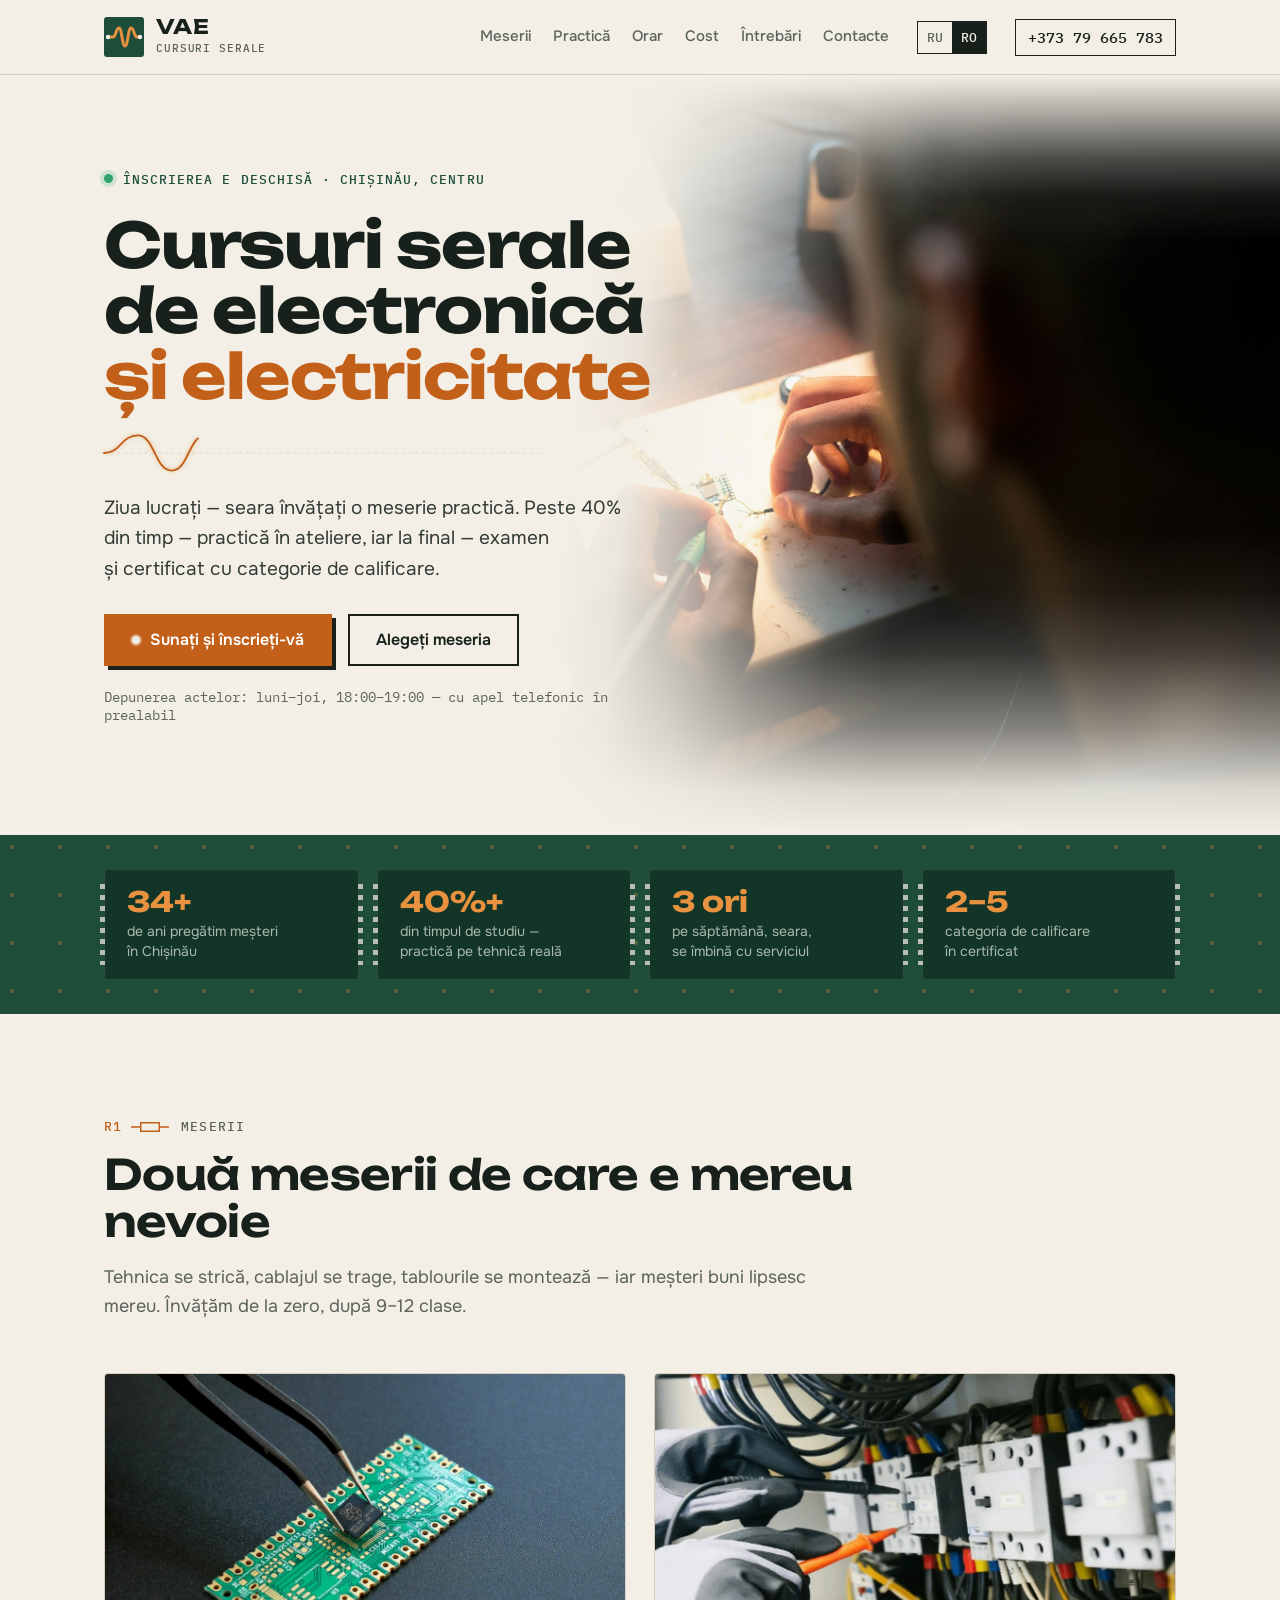
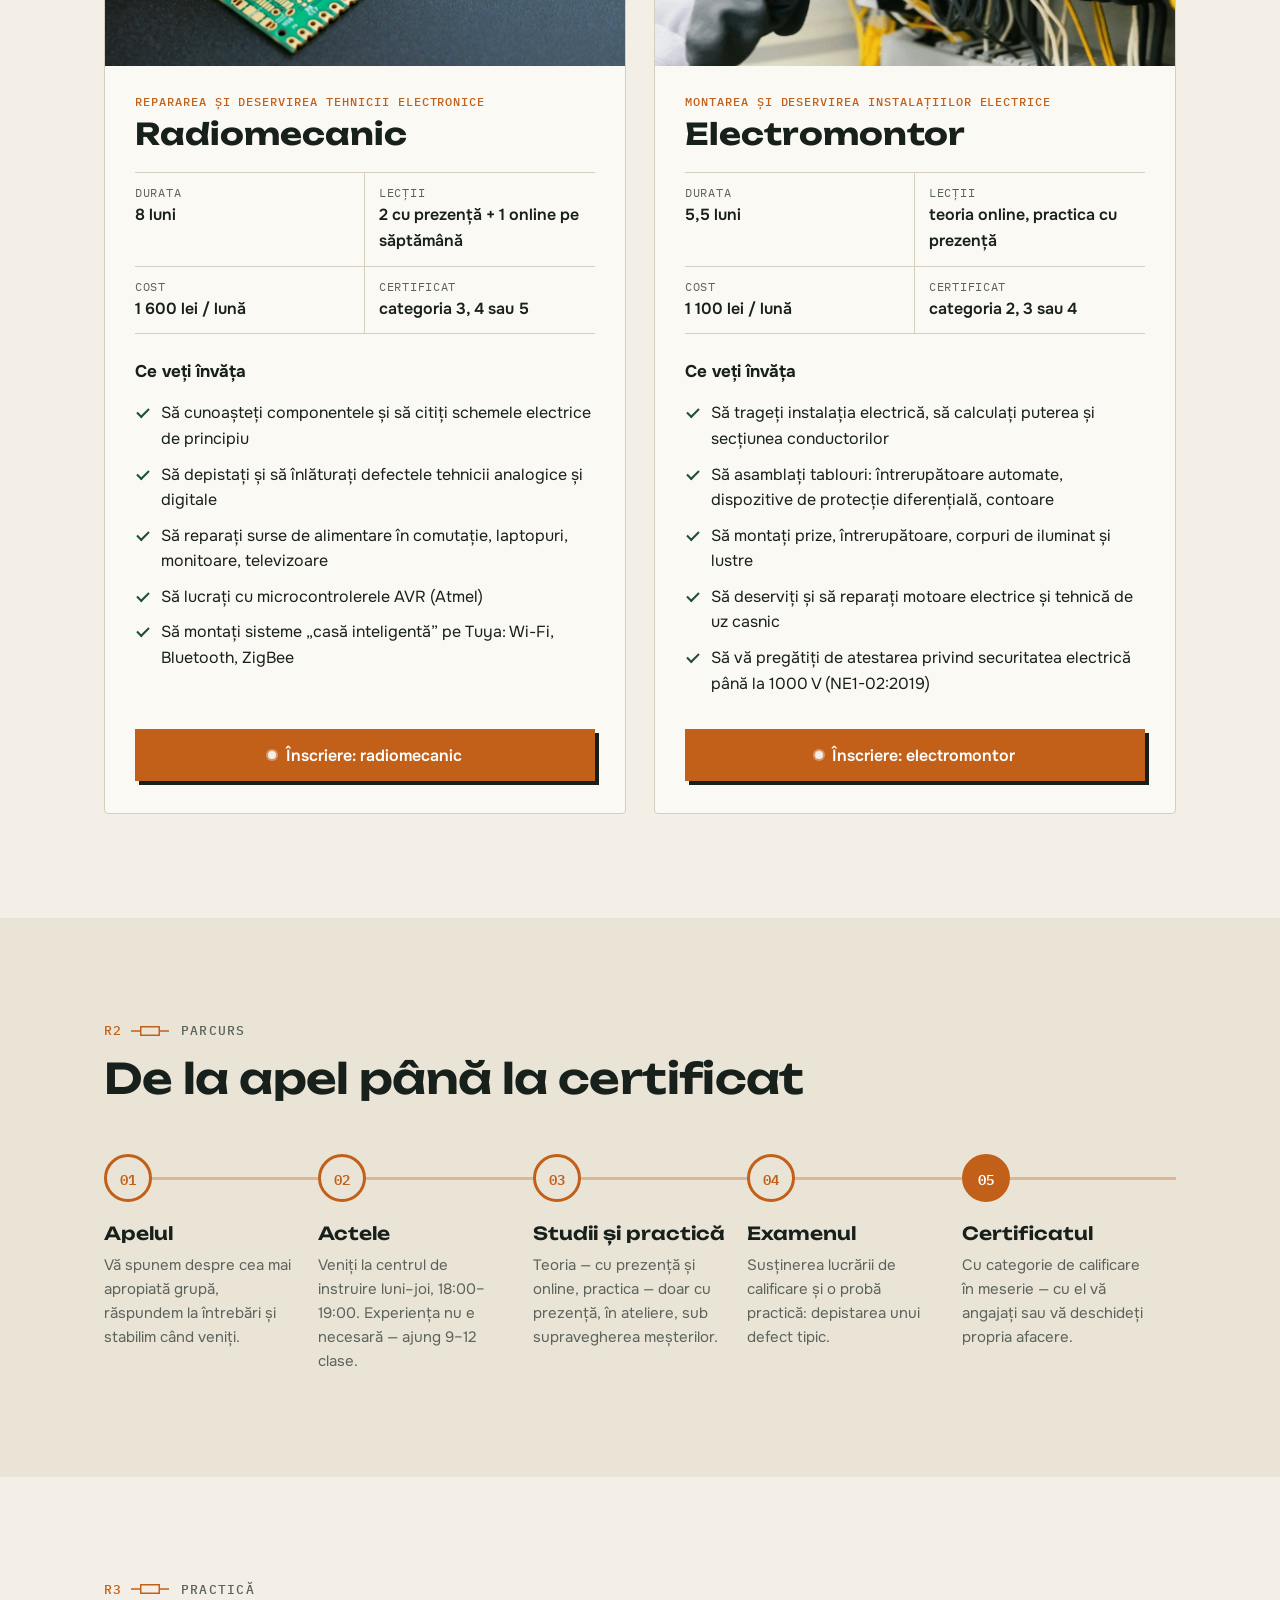
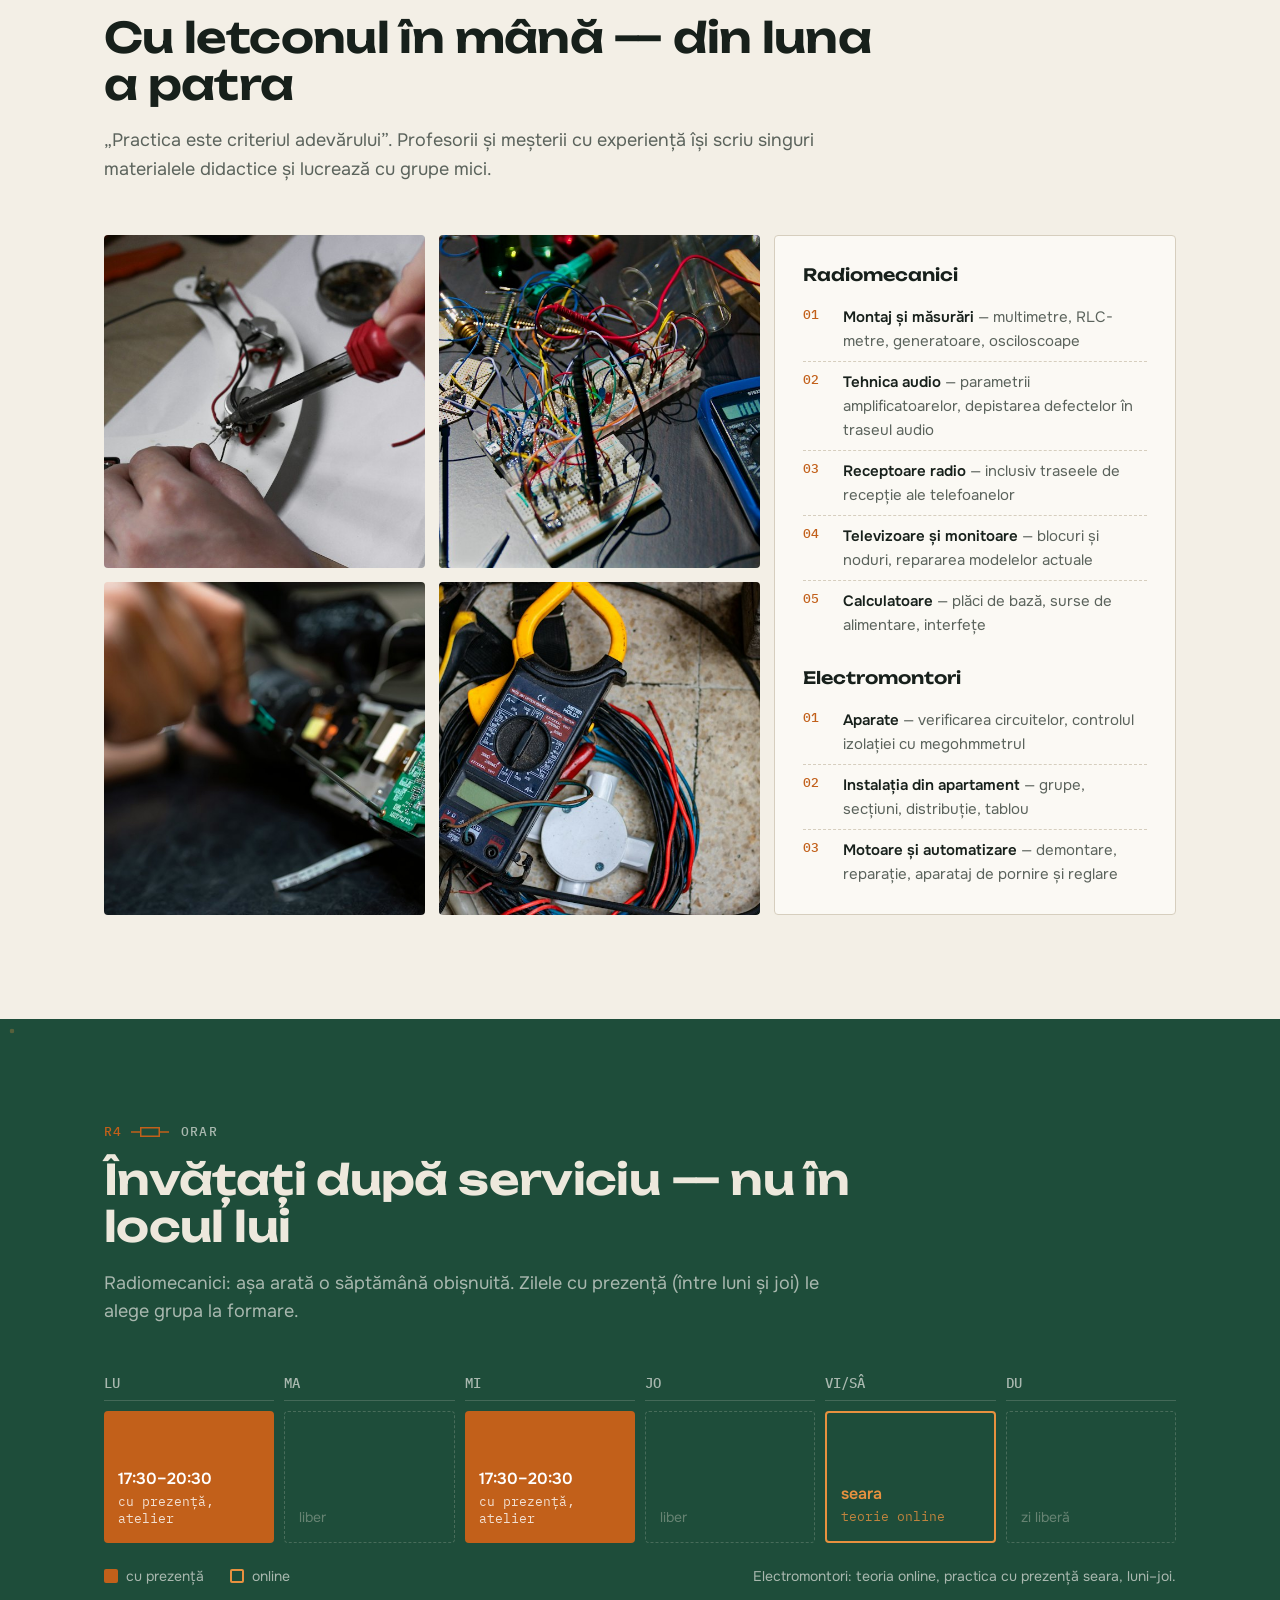
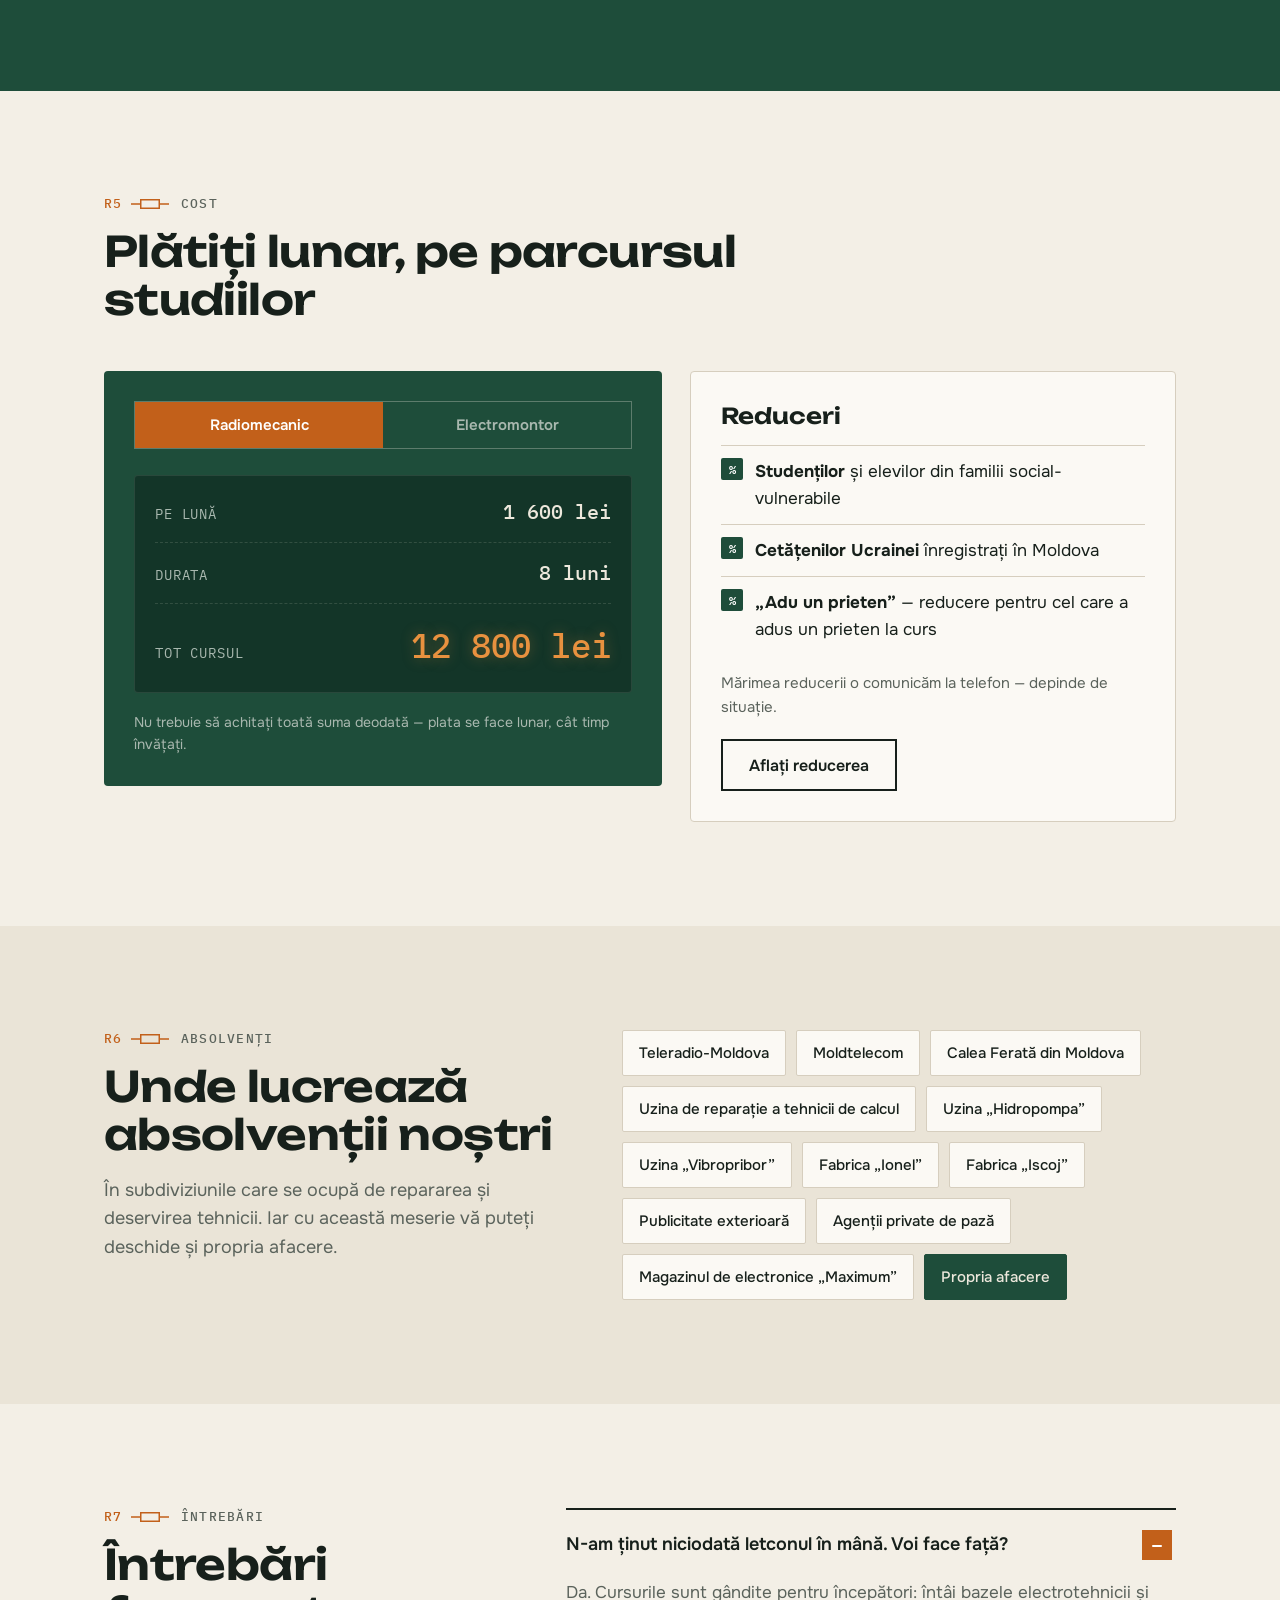
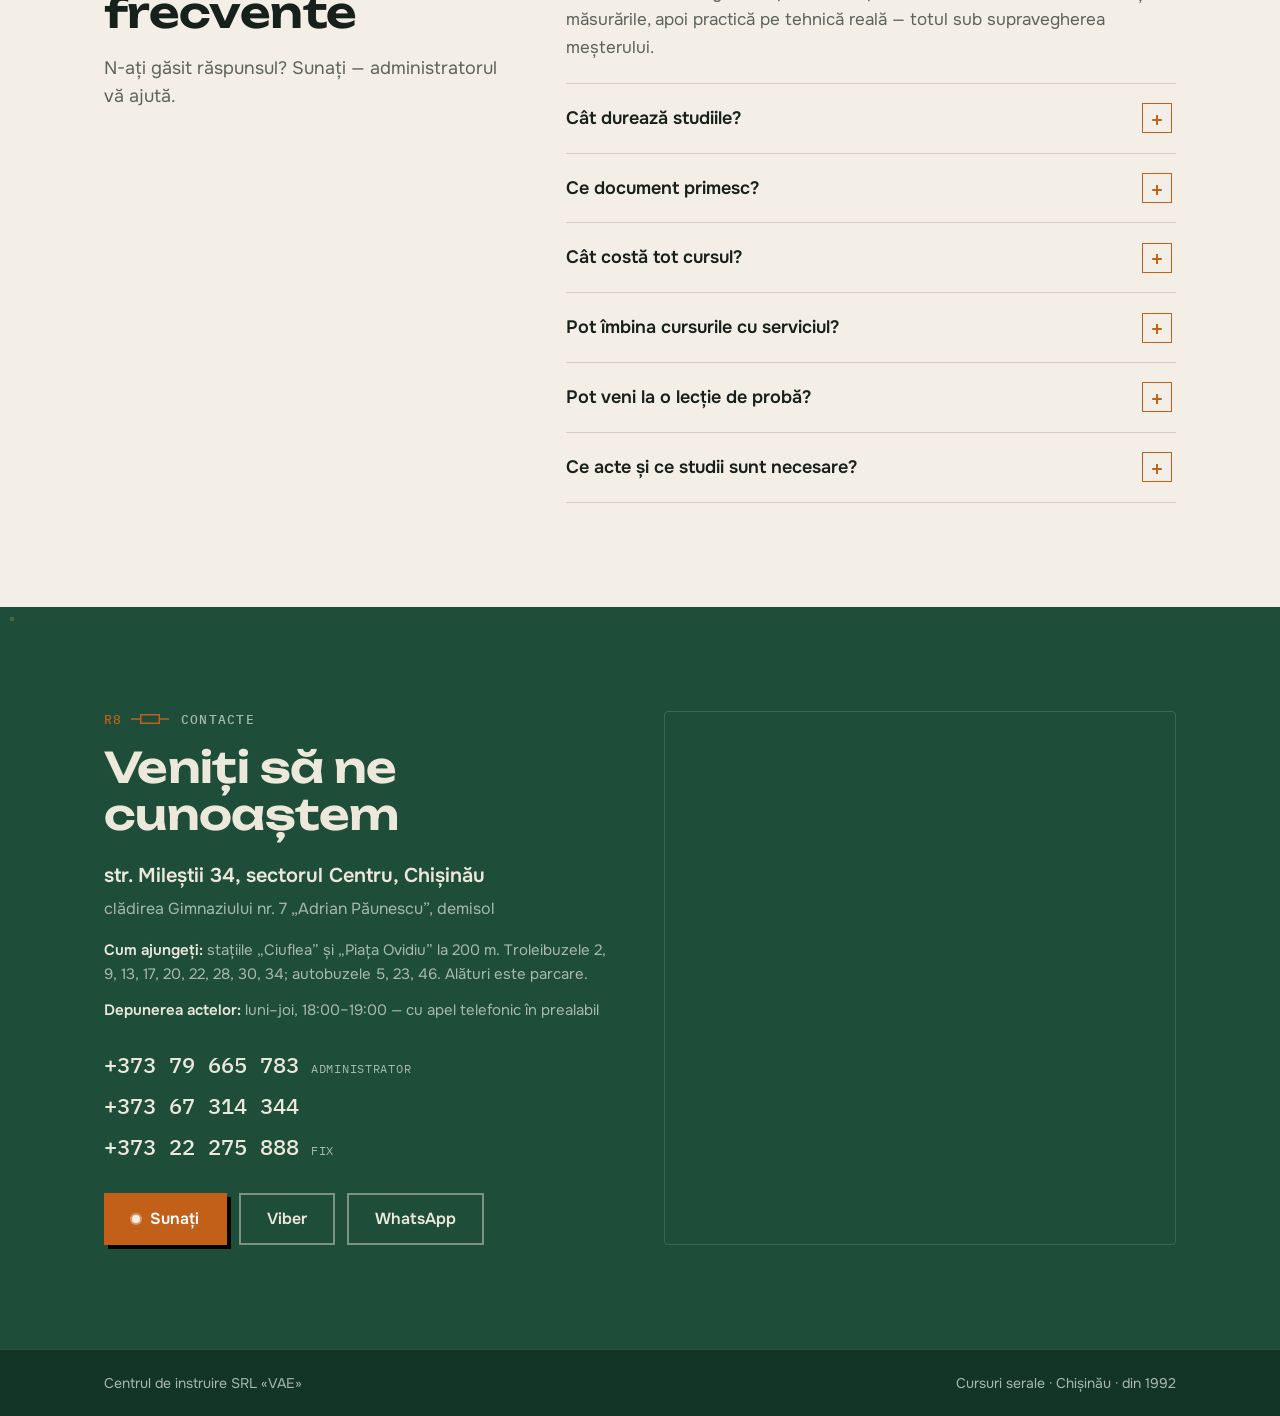
==== commit f99d44e6: "Update ro.html" ====
--- a/ro.html
+++ b/ro.html
@@ -3,6 +3,7 @@
 <head>
   <meta charset="utf-8">
   <meta name="viewport" content="width=device-width, initial-scale=1">
+  <meta name="robots" content="noindex, nofollow">
   <title>Cursuri serale VAE — radiomecanic și electromontor în Chișinău</title>
   <meta name="description" content="Cursuri serale în Chișinău din 1992: repararea tehnicii electronice (8 luni) și electromontor (5,5 luni). Practică în ateliere, certificat cu categorie de calificare. Centru, str. Mileștii 34.">
   <meta property="og:title" content="Cursuri serale VAE — o meserie cu mâinile tale, seara, cu certificat">
--- a/css/styles.css
+++ b/css/styles.css
@@ -147,7 +147,8 @@
 /* ---------- секции ---------- */
 .sec { padding: 104px 0; }
 .sec--tint { background: var(--paper-2); }
-.sec--dark { background: var(--ink); color: var(--on-dark); }
+.sec--dark { background: var(--green); background-image:
+  radial-gradient(circle at 12px 12px, rgba(232,145,63,.28) 2px, transparent 2.6px);  color: var(--on-dark); }
 .ref {
   display: flex; align-items: center; gap: 12px; margin: 0 0 16px;
   font: 500 13px var(--f-mono); text-transform: uppercase; letter-spacing: .1em; color: var(--muted);
@@ -249,7 +250,7 @@
 
 /* ---------- R5 стоимость ---------- */
 .price { display: grid; grid-template-columns: 1.15fr 1fr; gap: 28px; margin-top: 48px; align-items: start; }
-.calc { background: var(--ink); color: var(--on-dark); border-radius: var(--r); padding: 30px; }
+.calc { background: var(--green); color: var(--on-dark); border-radius: var(--r); padding: 30px; }
 .calc__switch { display: grid; grid-template-columns: 1fr 1fr; border: 1.5px solid rgba(237,232,220,.3); margin-bottom: 26px; }
 .calc__opt {
   appearance: none; background: none; border: 0; color: var(--on-dark-muted);
@@ -257,7 +258,7 @@
 }
 .calc__opt.is-on { background: var(--copper); color: #fff; }
 .calc__readout {
-  font-family: var(--f-mono); background: #0E1411; border: 1px solid rgba(237,232,220,.1);
+  font-family: var(--f-mono); background: var(--green-deep); border: 1px solid rgba(237,232,220,.1);
   border-radius: var(--r); padding: 6px 20px;
 }
 .calc__row { display: flex; justify-content: space-between; align-items: baseline; gap: 4px; padding: 14px 0; border-bottom: 1px dashed rgba(237,232,220,.14); }
@@ -319,7 +320,7 @@
 .map { min-height: 380px; border-radius: var(--r); overflow: hidden; border: 1px solid rgba(237,232,220,.15); }
 .map iframe { width: 100%; height: 100%; min-height: 380px; border: 0; filter: grayscale(.4) contrast(1.05); }
 
-.foot { background: var(--ink); color: var(--on-dark-muted); border-top: 1px solid rgba(237,232,220,.12); padding: 22px 0; font-size: 14px; }
+.foot { background: var(--green-deep); color: var(--on-dark-muted); border-top: 1px solid rgba(237,232,220,.12); padding: 22px 0; font-size: 14px; }
 .foot__row { display: flex; justify-content: space-between; gap: 12px; flex-wrap: wrap; }
 
 .callbar { display: none; }
